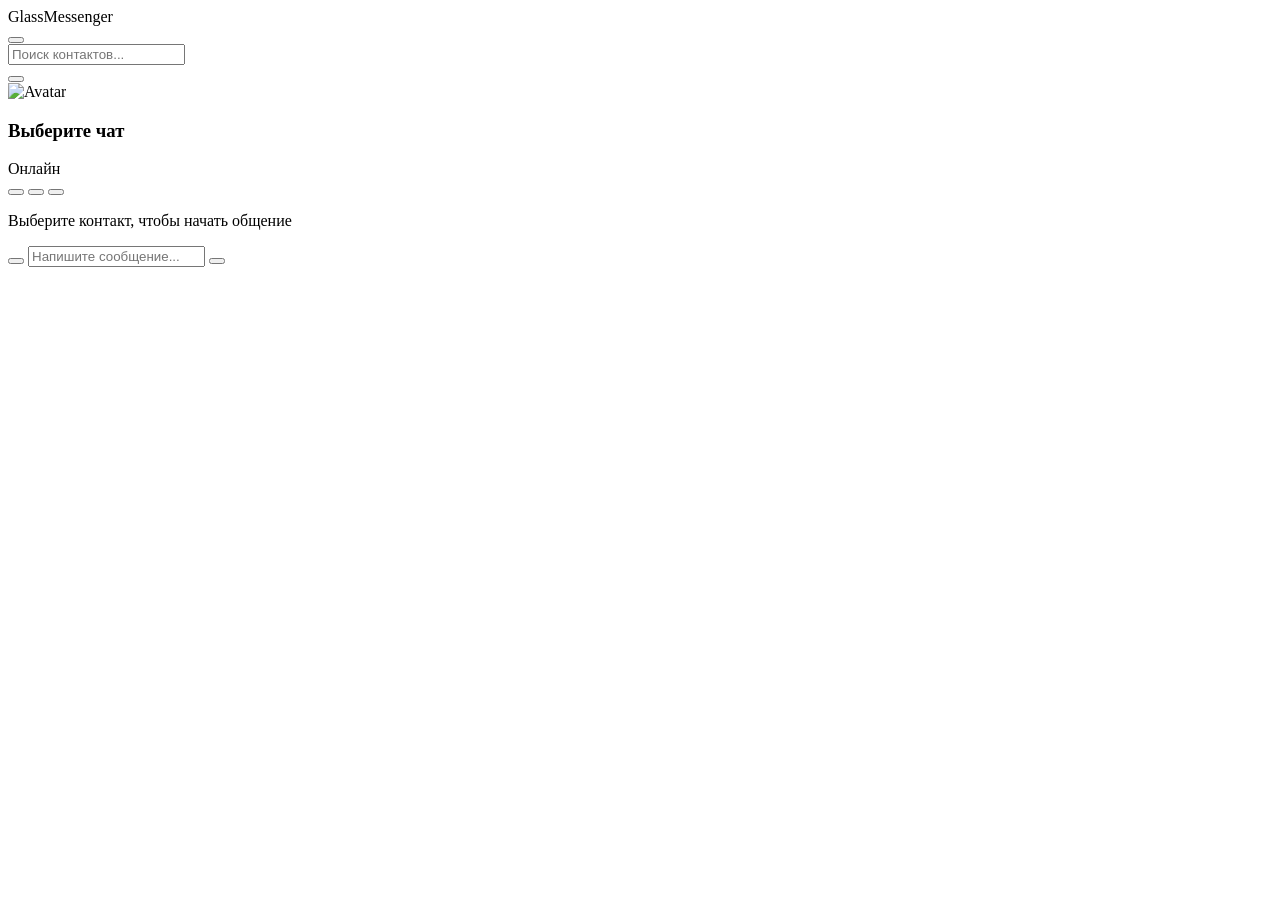
==== index.html @ 5723ef36 "Rename Qwen_html_20260401_jcp2ykbxg.html to index.html" ====
<!DOCTYPE html>
<html lang="ru">
<head>
    <meta charset="UTF-8">
    <meta name="viewport" content="width=device-width, initial-scale=1.0">
    <title>GlassMessenger</title>
    <!-- Шрифт Inter -->
    <link href="https://fonts.googleapis.com/css2?family=Inter:wght@300;400;500;600&display=swap" rel="stylesheet">
    <!-- Иконки RemixIcon -->
    <link href="https://cdn.jsdelivr.net/npm/remixicon@2.5.0/fonts/remixicon.css" rel="stylesheet">
    <link rel="stylesheet" href="style.css">
</head>
<body>

    <div class="app-container">
        <!-- Боковая панель (Контакты) -->
        <aside class="sidebar" id="sidebar">
            <div class="sidebar-header">
                <div class="logo">
                    <i class="ri-message-3-line"></i>
                    <span>GlassMessenger</span>
                </div>
                <button class="mobile-toggle" id="closeSidebar">
                    <i class="ri-close-line"></i>
                </button>
            </div>
            
            <div class="search-box">
                <i class="ri-search-line"></i>
                <input type="text" placeholder="Поиск контактов...">
            </div>

            <div class="contacts-list" id="contactsList">
                <!-- Контакты будут добавлены через JS -->
            </div>
        </aside>

        <!-- Основное окно чата -->
        <main class="chat-area">
            <header class="chat-header">
                <button class="mobile-toggle" id="openSidebar">
                    <i class="ri-menu-line"></i>
                </button>
                <div class="current-chat-info">
                    <img src="https://i.pravatar.cc/150?img=32" alt="Avatar" class="avatar" id="currentAvatar">
                    <div class="chat-details">
                        <h3 id="currentChatName">Выберите чат</h3>
                        <span class="status" id="currentStatus">Онлайн</span>
                    </div>
                </div>
                <div class="header-actions">
                    <button class="icon-btn"><i class="ri-phone-line"></i></button>
                    <button class="icon-btn"><i class="ri-vidicon-line"></i></button>
                    <button class="icon-btn"><i class="ri-more-2-fill"></i></button>
                </div>
            </header>

            <div class="messages-container" id="messagesContainer">
                <div class="welcome-message">
                    <i class="ri-chat-smile-2-line"></i>
                    <p>Выберите контакт, чтобы начать общение</p>
                </div>
            </div>

            <div class="input-area">
                <button class="icon-btn attachment-btn"><i class="ri-add-circle-line"></i></button>
                <input type="text" id="messageInput" placeholder="Напишите сообщение..." autocomplete="off">
                <button class="icon-btn send-btn" id="sendBtn"><i class="ri-send-plane-fill"></i></button>
            </div>
        </main>
    </div>

    <script src="script.js"></script>
</body>
</html>
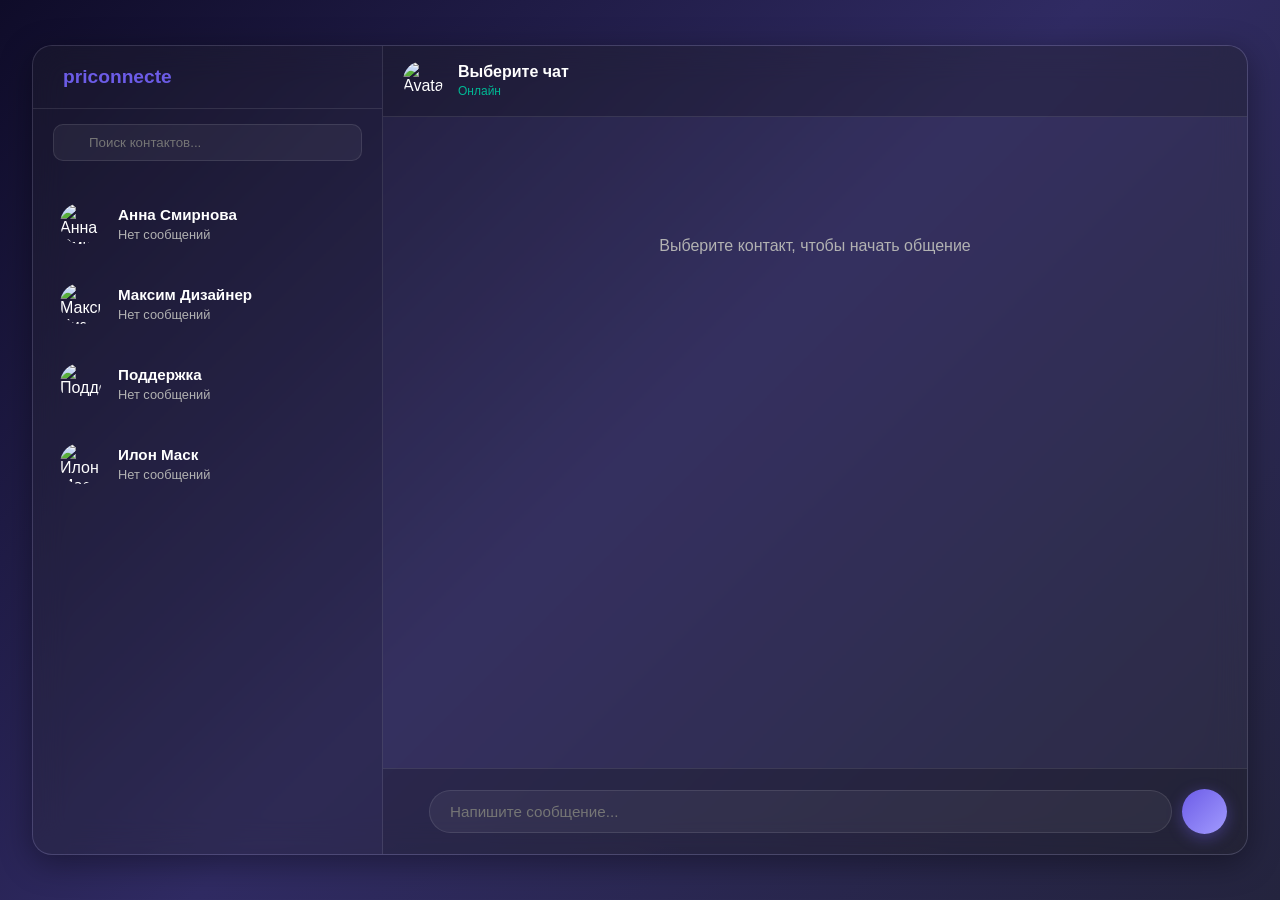
==== commit 879a27e3: "Update index.html" ====
--- a/index.html
+++ b/index.html
@@ -3,7 +3,7 @@
 <head>
     <meta charset="UTF-8">
     <meta name="viewport" content="width=device-width, initial-scale=1.0">
-    <title>GlassMessenger</title>
+    <title>priconnecte</title>
     <!-- Шрифт Inter -->
     <link href="https://fonts.googleapis.com/css2?family=Inter:wght@300;400;500;600&display=swap" rel="stylesheet">
     <!-- Иконки RemixIcon -->
@@ -18,7 +18,7 @@
             <div class="sidebar-header">
                 <div class="logo">
                     <i class="ri-message-3-line"></i>
-                    <span>GlassMessenger</span>
+                    <span>priconnecte</span>
                 </div>
                 <button class="mobile-toggle" id="closeSidebar">
                     <i class="ri-close-line"></i>
--- a/style.css
+++ b/style.css
@@ -0,0 +1,385 @@
+:root {
+    --bg-gradient: linear-gradient(135deg, #0f0c29, #302b63, #24243e);
+    --glass-bg: rgba(255, 255, 255, 0.05);
+    --glass-border: rgba(255, 255, 255, 0.1);
+    --glass-shadow: 0 8px 32px 0 rgba(0, 0, 0, 0.37);
+    --primary-color: #6c5ce7;
+    --primary-gradient: linear-gradient(135deg, #6c5ce7, #a29bfe);
+    --text-main: #ffffff;
+    --text-secondary: #b2b2b2;
+    --message-out: #6c5ce7;
+    --message-in: rgba(255, 255, 255, 0.1);
+    --sidebar-width: 350px;
+}
+
+* {
+    margin: 0;
+    padding: 0;
+    box-sizing: border-box;
+    font-family: 'Inter', sans-serif;
+}
+
+body {
+    background: var(--bg-gradient);
+    height: 100vh;
+    display: flex;
+    justify-content: center;
+    align-items: center;
+    color: var(--text-main);
+    overflow: hidden;
+}
+
+/* Контейнер приложения */
+.app-container {
+    width: 95%;
+    height: 90vh;
+    background: var(--glass-bg);
+    backdrop-filter: blur(16px);
+    -webkit-backdrop-filter: blur(16px);
+    border: 1px solid var(--glass-border);
+    border-radius: 20px;
+    box-shadow: var(--glass-shadow);
+    display: flex;
+    overflow: hidden;
+    position: relative;
+}
+
+/* Сайдбар */
+.sidebar {
+    width: var(--sidebar-width);
+    border-right: 1px solid var(--glass-border);
+    display: flex;
+    flex-direction: column;
+    background: rgba(0, 0, 0, 0.2);
+    transition: transform 0.3s ease;
+    z-index: 10;
+}
+
+.sidebar-header {
+    padding: 20px;
+    display: flex;
+    justify-content: space-between;
+    align-items: center;
+    border-bottom: 1px solid var(--glass-border);
+}
+
+.logo {
+    display: flex;
+    align-items: center;
+    gap: 10px;
+    font-weight: 600;
+    font-size: 1.2rem;
+    color: var(--primary-color);
+}
+
+.search-box {
+    padding: 15px 20px;
+    position: relative;
+}
+
+.search-box input {
+    width: 100%;
+    background: rgba(255, 255, 255, 0.05);
+    border: 1px solid var(--glass-border);
+    padding: 10px 10px 10px 35px;
+    border-radius: 10px;
+    color: var(--text-main);
+    outline: none;
+    transition: 0.3s;
+}
+
+.search-box input:focus {
+    background: rgba(255, 255, 255, 0.1);
+    border-color: var(--primary-color);
+}
+
+.search-box i {
+    position: absolute;
+    left: 35px;
+    top: 50%;
+    transform: translateY(-50%);
+    color: var(--text-secondary);
+}
+
+.contacts-list {
+    flex: 1;
+    overflow-y: auto;
+    padding: 10px;
+}
+
+.contact-item {
+    display: flex;
+    align-items: center;
+    padding: 15px;
+    border-radius: 12px;
+    cursor: pointer;
+    transition: 0.2s;
+    margin-bottom: 5px;
+}
+
+.contact-item:hover, .contact-item.active {
+    background: rgba(255, 255, 255, 0.08);
+}
+
+.contact-item img {
+    width: 45px;
+    height: 45px;
+    border-radius: 50%;
+    object-fit: cover;
+    margin-right: 15px;
+    border: 2px solid transparent;
+}
+
+.contact-item.active img {
+    border-color: var(--primary-color);
+}
+
+.contact-info h4 {
+    font-size: 0.95rem;
+    margin-bottom: 4px;
+}
+
+.contact-info p {
+    font-size: 0.8rem;
+    color: var(--text-secondary);
+    white-space: nowrap;
+    overflow: hidden;
+    text-overflow: ellipsis;
+    max-width: 200px;
+}
+
+/* Область чата */
+.chat-area {
+    flex: 1;
+    display: flex;
+    flex-direction: column;
+    background: rgba(0, 0, 0, 0.1);
+    position: relative;
+}
+
+.chat-header {
+    padding: 15px 20px;
+    border-bottom: 1px solid var(--glass-border);
+    display: flex;
+    align-items: center;
+    justify-content: space-between;
+    background: rgba(0, 0, 0, 0.2);
+}
+
+.current-chat-info {
+    display: flex;
+    align-items: center;
+    gap: 15px;
+}
+
+.current-chat-info .avatar {
+    width: 40px;
+    height: 40px;
+    border-radius: 50%;
+}
+
+.chat-details h3 {
+    font-size: 1rem;
+}
+
+.chat-details .status {
+    font-size: 0.75rem;
+    color: #00b894;
+}
+
+.header-actions {
+    display: flex;
+    gap: 10px;
+}
+
+.icon-btn {
+    background: none;
+    border: none;
+    color: var(--text-secondary);
+    font-size: 1.2rem;
+    cursor: pointer;
+    padding: 8px;
+    border-radius: 50%;
+    transition: 0.2s;
+    display: flex;
+    align-items: center;
+    justify-content: center;
+}
+
+.icon-btn:hover {
+    color: var(--text-main);
+    background: rgba(255, 255, 255, 0.1);
+}
+
+/* Сообщения */
+.messages-container {
+    flex: 1;
+    padding: 20px;
+    overflow-y: auto;
+    display: flex;
+    flex-direction: column;
+    gap: 15px;
+    scroll-behavior: smooth;
+}
+
+.welcome-message {
+    text-align: center;
+    margin-top: 100px;
+    color: var(--text-secondary);
+}
+
+.welcome-message i {
+    font-size: 3rem;
+    margin-bottom: 10px;
+    opacity: 0.5;
+}
+
+.message {
+    max-width: 70%;
+    padding: 12px 16px;
+    border-radius: 18px;
+    font-size: 0.95rem;
+    line-height: 1.4;
+    position: relative;
+    animation: fadeIn 0.3s ease;
+    word-wrap: break-word;
+}
+
+@keyframes fadeIn {
+    from { opacity: 0; transform: translateY(10px); }
+    to { opacity: 1; transform: translateY(0); }
+}
+
+.message.incoming {
+    align-self: flex-start;
+    background: var(--message-in);
+    border-bottom-left-radius: 4px;
+}
+
+.message.outgoing {
+    align-self: flex-end;
+    background: var(--primary-gradient);
+    border-bottom-right-radius: 4px;
+    color: white;
+}
+
+.message-time {
+    display: block;
+    font-size: 0.7rem;
+    margin-top: 5px;
+    opacity: 0.7;
+    text-align: right;
+}
+
+/* Индикатор набора */
+.typing-indicator {
+    display: none;
+    align-self: flex-start;
+    background: var(--message-in);
+    padding: 10px 15px;
+    border-radius: 18px;
+    border-bottom-left-radius: 4px;
+    margin-bottom: 10px;
+}
+
+.typing-indicator span {
+    display: inline-block;
+    width: 6px;
+    height: 6px;
+    background-color: var(--text-secondary);
+    border-radius: 50%;
+    margin: 0 2px;
+    animation: bounce 1.4s infinite ease-in-out both;
+}
+
+.typing-indicator span:nth-child(1) { animation-delay: -0.32s; }
+.typing-indicator span:nth-child(2) { animation-delay: -0.16s; }
+
+@keyframes bounce {
+    0%, 80%, 100% { transform: scale(0); }
+    40% { transform: scale(1); }
+}
+
+/* Поле ввода */
+.input-area {
+    padding: 20px;
+    border-top: 1px solid var(--glass-border);
+    display: flex;
+    align-items: center;
+    gap: 10px;
+    background: rgba(0, 0, 0, 0.2);
+}
+
+.input-area input {
+    flex: 1;
+    background: rgba(255, 255, 255, 0.05);
+    border: 1px solid var(--glass-border);
+    padding: 12px 20px;
+    border-radius: 25px;
+    color: var(--text-main);
+    outline: none;
+    font-size: 0.95rem;
+}
+
+.input-area input:focus {
+    border-color: var(--primary-color);
+}
+
+.send-btn {
+    background: var(--primary-gradient);
+    color: white;
+    width: 45px;
+    height: 45px;
+    border-radius: 50%;
+    display: flex;
+    align-items: center;
+    justify-content: center;
+    border: none;
+    cursor: pointer;
+    transition: 0.2s;
+    box-shadow: 0 4px 15px rgba(108, 92, 231, 0.4);
+}
+
+.send-btn:hover {
+    transform: scale(1.05);
+}
+
+/* Мобильная адаптивность */
+.mobile-toggle {
+    display: none;
+    background: none;
+    border: none;
+    color: var(--text-main);
+    font-size: 1.5rem;
+    cursor: pointer;
+}
+
+@media (max-width: 768px) {
+    .app-container {
+        width: 100%;
+        height: 100%;
+        border-radius: 0;
+    }
+
+    .mobile-toggle {
+        display: block;
+    }
+
+    .sidebar {
+        position: absolute;
+        height: 100%;
+        transform: translateX(-100%);
+    }
+
+    .sidebar.active {
+        transform: translateX(0);
+    }
+    
+    #openSidebar {
+        display: block;
+    }
+    
+    #closeSidebar {
+        display: block;
+    }
+}
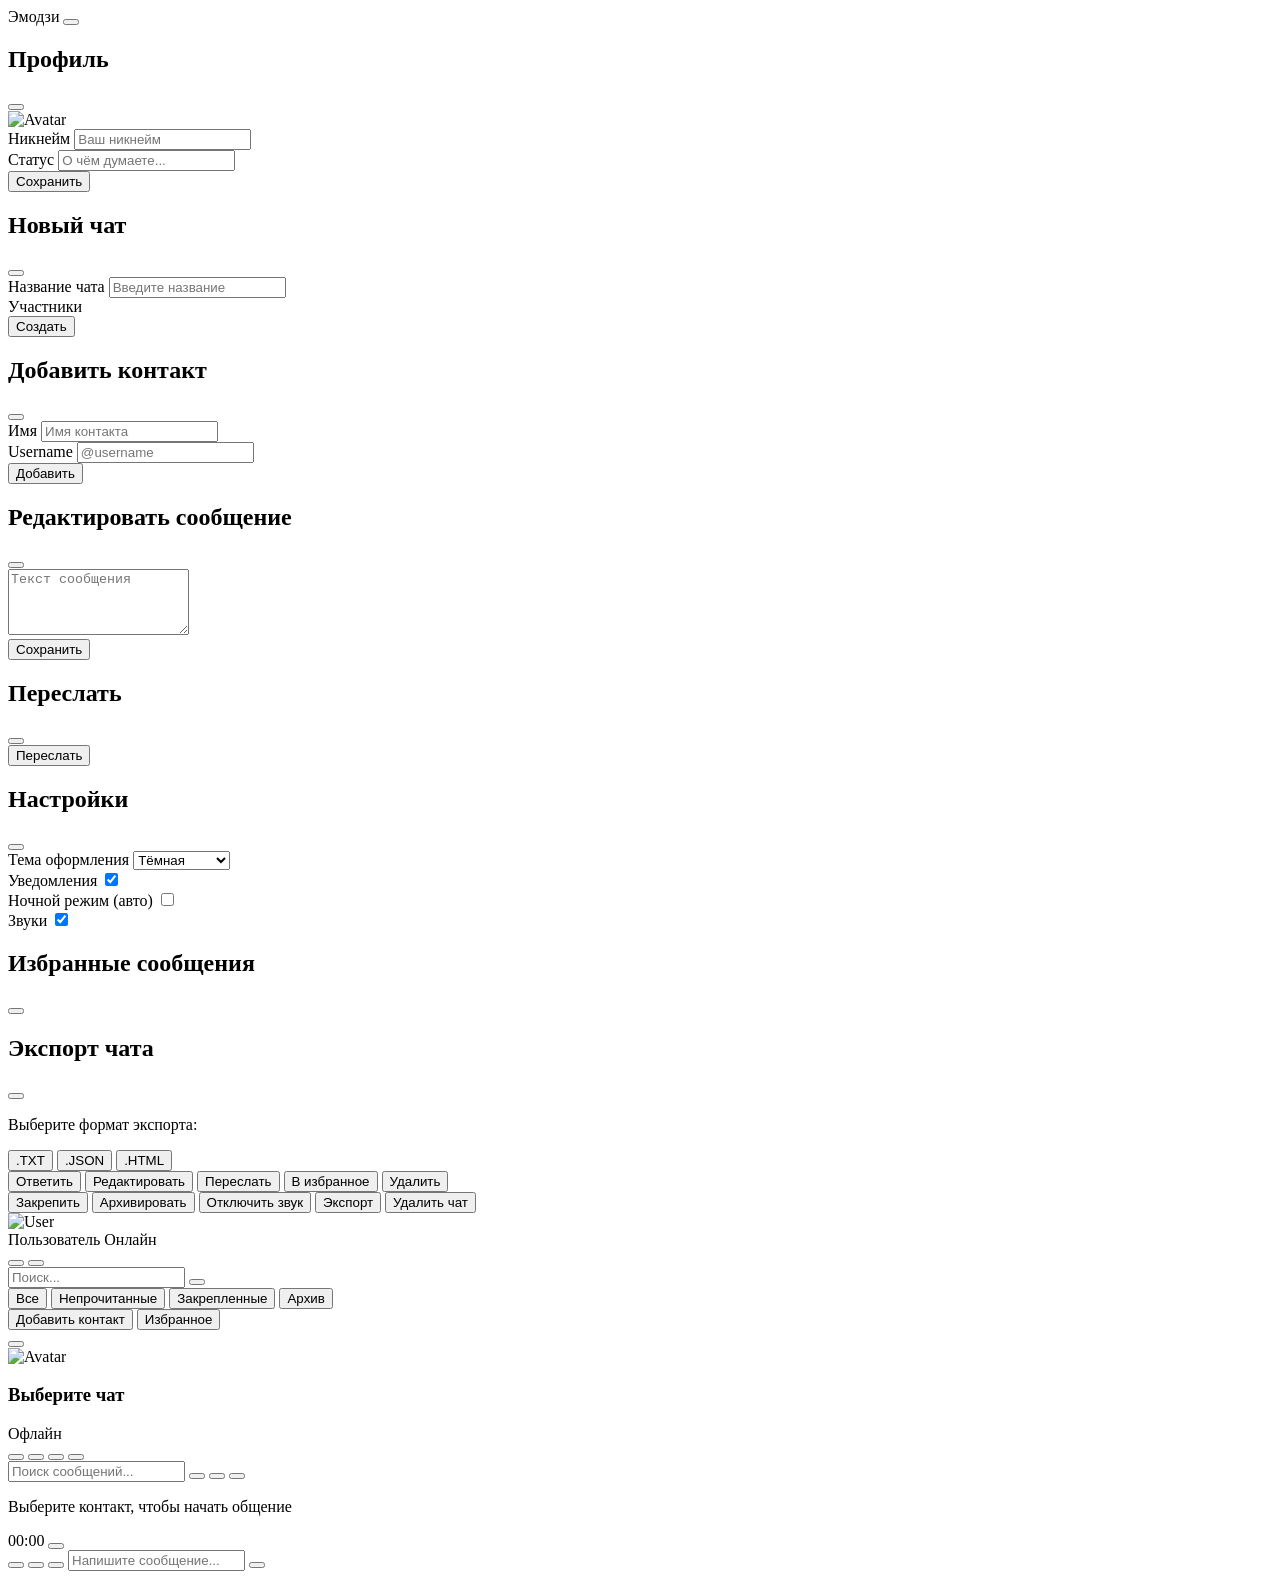
==== commit cf9e885f: "Rename Qwen_html_20260401_mktvoatvo.html to index.html" ====
--- a/index.html
+++ b/index.html
@@ -1,59 +1,282 @@
 <!DOCTYPE html>
-<html lang="ru">
+<html lang="ru" data-theme="dark">
 <head>
     <meta charset="UTF-8">
     <meta name="viewport" content="width=device-width, initial-scale=1.0">
-    <title>priconnecte</title>
-    <!-- Шрифт Inter -->
-    <link href="https://fonts.googleapis.com/css2?family=Inter:wght@300;400;500;600&display=swap" rel="stylesheet">
-    <!-- Иконки RemixIcon -->
+    <title>GlassMessenger PRO</title>
+    <link rel="icon" type="image/x-icon" href="favicon.ico">
+    <link href="https://fonts.googleapis.com/css2?family=Inter:wght@300;400;500;600;700&display=swap" rel="stylesheet">
     <link href="https://cdn.jsdelivr.net/npm/remixicon@2.5.0/fonts/remixicon.css" rel="stylesheet">
     <link rel="stylesheet" href="style.css">
 </head>
 <body>
+    <!-- Уведомления -->
+    <div class="notifications-container" id="notificationsContainer"></div>
+
+    <!-- Эмодзи пикер -->
+    <div class="emoji-picker" id="emojiPicker">
+        <div class="emoji-header">
+            <span>Эмодзи</span>
+            <button class="close-emoji" id="closeEmoji"><i class="ri-close-line"></i></button>
+        </div>
+        <div class="emoji-grid" id="emojiGrid"></div>
+    </div>
+
+    <!-- Модальное окно профиля -->
+    <div class="modal" id="profileModal">
+        <div class="modal-content">
+            <div class="modal-header">
+                <h2>Профиль</h2>
+                <button class="modal-close" id="closeProfile"><i class="ri-close-line"></i></button>
+            </div>
+            <div class="modal-body">
+                <div class="profile-avatar-section">
+                    <img src="https://i.pravatar.cc/150?img=68" alt="Avatar" id="profileAvatarPreview">
+                    <label for="avatarUpload" class="avatar-upload-btn">
+                        <i class="ri-camera-line"></i>
+                    </label>
+                    <input type="file" id="avatarUpload" accept="image/*" hidden>
+                </div>
+                <div class="form-group">
+                    <label>Никнейм</label>
+                    <input type="text" id="profileNickname" placeholder="Ваш никнейм">
+                </div>
+                <div class="form-group">
+                    <label>Статус</label>
+                    <input type="text" id="profileStatus" placeholder="О чём думаете...">
+                </div>
+                <button class="btn-primary" id="saveProfile">Сохранить</button>
+            </div>
+        </div>
+    </div>
+
+    <!-- Модальное окно нового чата -->
+    <div class="modal" id="newChatModal">
+        <div class="modal-content">
+            <div class="modal-header">
+                <h2>Новый чат</h2>
+                <button class="modal-close" id="closeNewChat"><i class="ri-close-line"></i></button>
+            </div>
+            <div class="modal-body">
+                <div class="form-group">
+                    <label>Название чата</label>
+                    <input type="text" id="newChatName" placeholder="Введите название">
+                </div>
+                <div class="form-group">
+                    <label>Участники</label>
+                    <div class="contacts-select" id="contactsSelect"></div>
+                </div>
+                <button class="btn-primary" id="createChat">Создать</button>
+            </div>
+        </div>
+    </div>
+
+    <!-- Модальное окно добавления контакта -->
+    <div class="modal" id="addContactModal">
+        <div class="modal-content">
+            <div class="modal-header">
+                <h2>Добавить контакт</h2>
+                <button class="modal-close" id="closeAddContact"><i class="ri-close-line"></i></button>
+            </div>
+            <div class="modal-body">
+                <div class="form-group">
+                    <label>Имя</label>
+                    <input type="text" id="contactName" placeholder="Имя контакта">
+                </div>
+                <div class="form-group">
+                    <label>Username</label>
+                    <input type="text" id="contactUsername" placeholder="@username">
+                </div>
+                <button class="btn-primary" id="addContact">Добавить</button>
+            </div>
+        </div>
+    </div>
+
+    <!-- Модальное окно редактирования сообщения -->
+    <div class="modal" id="editMessageModal">
+        <div class="modal-content">
+            <div class="modal-header">
+                <h2>Редактировать сообщение</h2>
+                <button class="modal-close" id="closeEditMessage"><i class="ri-close-line"></i></button>
+            </div>
+            <div class="modal-body">
+                <div class="form-group">
+                    <textarea id="editMessageText" rows="4" placeholder="Текст сообщения"></textarea>
+                </div>
+                <button class="btn-primary" id="saveEditMessage">Сохранить</button>
+            </div>
+        </div>
+    </div>
+
+    <!-- Модальное окно пересылки -->
+    <div class="modal" id="forwardModal">
+        <div class="modal-content">
+            <div class="modal-header">
+                <h2>Переслать</h2>
+                <button class="modal-close" id="closeForward"><i class="ri-close-line"></i></button>
+            </div>
+            <div class="modal-body">
+                <div class="contacts-select" id="forwardContacts"></div>
+                <button class="btn-primary" id="confirmForward">Переслать</button>
+            </div>
+        </div>
+    </div>
+
+    <!-- Модальное окно настроек -->
+    <div class="modal" id="settingsModal">
+        <div class="modal-content">
+            <div class="modal-header">
+                <h2>Настройки</h2>
+                <button class="modal-close" id="closeSettings"><i class="ri-close-line"></i></button>
+            </div>
+            <div class="modal-body settings-body">
+                <div class="setting-item">
+                    <span>Тема оформления</span>
+                    <select id="themeSelect">
+                        <option value="dark">Тёмная</option>
+                        <option value="light">Светлая</option>
+                        <option value="purple">Фиолетовая</option>
+                    </select>
+                </div>
+                <div class="setting-item">
+                    <span>Уведомления</span>
+                    <label class="toggle">
+                        <input type="checkbox" id="notificationsToggle" checked>
+                        <span class="toggle-slider"></span>
+                    </label>
+                </div>
+                <div class="setting-item">
+                    <span>Ночной режим (авто)</span>
+                    <label class="toggle">
+                        <input type="checkbox" id="nightModeToggle">
+                        <span class="toggle-slider"></span>
+                    </label>
+                </div>
+                <div class="setting-item">
+                    <span>Звуки</span>
+                    <label class="toggle">
+                        <input type="checkbox" id="soundsToggle" checked>
+                        <span class="toggle-slider"></span>
+                    </label>
+                </div>
+            </div>
+        </div>
+    </div>
+
+    <!-- Модальное окно избранного -->
+    <div class="modal" id="starredModal">
+        <div class="modal-content modal-large">
+            <div class="modal-header">
+                <h2>Избранные сообщения</h2>
+                <button class="modal-close" id="closeStarred"><i class="ri-close-line"></i></button>
+            </div>
+            <div class="modal-body">
+                <div class="starred-list" id="starredList"></div>
+            </div>
+        </div>
+    </div>
+
+    <!-- Модальное окно экспорта -->
+    <div class="modal" id="exportModal">
+        <div class="modal-content">
+            <div class="modal-header">
+                <h2>Экспорт чата</h2>
+                <button class="modal-close" id="closeExport"><i class="ri-close-line"></i></button>
+            </div>
+            <div class="modal-body">
+                <p>Выберите формат экспорта:</p>
+                <div class="export-options">
+                    <button class="btn-option" data-format="txt">.TXT</button>
+                    <button class="btn-option" data-format="json">.JSON</button>
+                    <button class="btn-option" data-format="html">.HTML</button>
+                </div>
+            </div>
+        </div>
+    </div>
+
+    <!-- Контекстное меню сообщения -->
+    <div class="context-menu" id="messageContextMenu">
+        <button class="context-item" data-action="reply"><i class="ri-reply-line"></i> Ответить</button>
+        <button class="context-item" data-action="edit"><i class="ri-edit-line"></i> Редактировать</button>
+        <button class="context-item" data-action="forward"><i class="ri-forward-line"></i> Переслать</button>
+        <button class="context-item" data-action="star"><i class="ri-star-line"></i> В избранное</button>
+        <button class="context-item" data-action="delete"><i class="ri-delete-bin-line"></i> Удалить</button>
+    </div>
+
+    <!-- Контекстное меню чата -->
+    <div class="context-menu" id="chatContextMenu">
+        <button class="context-item" data-action="pin"><i class="ri-pushpin-line"></i> Закрепить</button>
+        <button class="context-item" data-action="archive"><i class="ri-archive-line"></i> Архивировать</button>
+        <button class="context-item" data-action="mute"><i class="ri-volume-mute-line"></i> Отключить звук</button>
+        <button class="context-item" data-action="export"><i class="ri-download-line"></i> Экспорт</button>
+        <button class="context-item" data-action="delete"><i class="ri-delete-bin-line"></i> Удалить чат</button>
+    </div>
 
     <div class="app-container">
-        <!-- Боковая панель (Контакты) -->
+        <!-- Боковая панель -->
         <aside class="sidebar" id="sidebar">
             <div class="sidebar-header">
-                <div class="logo">
-                    <i class="ri-message-3-line"></i>
-                    <span>priconnecte</span>
-                </div>
-                <button class="mobile-toggle" id="closeSidebar">
-                    <i class="ri-close-line"></i>
-                </button>
-            </div>
-            
+                <div class="user-profile" id="userProfileBtn">
+                    <img src="https://i.pravatar.cc/150?img=68" alt="User" class="user-avatar" id="userAvatar">
+                    <div class="user-info">
+                        <span class="user-name" id="userName">Пользователь</span>
+                        <span class="user-status" id="userStatusText">Онлайн</span>
+                    </div>
+                </div>
+                <div class="header-actions-small">
+                    <button class="icon-btn" id="settingsBtn" title="Настройки"><i class="ri-settings-4-line"></i></button>
+                    <button class="icon-btn" id="newChatBtn" title="Новый чат"><i class="ri-add-line"></i></button>
+                </div>
+            </div>
+
             <div class="search-box">
                 <i class="ri-search-line"></i>
-                <input type="text" placeholder="Поиск контактов...">
-            </div>
-
-            <div class="contacts-list" id="contactsList">
-                <!-- Контакты будут добавлены через JS -->
+                <input type="text" id="searchInput" placeholder="Поиск...">
+                <button class="search-filter" id="searchFilter"><i class="ri-filter-line"></i></button>
+            </div>
+
+            <div class="tabs">
+                <button class="tab active" data-tab="all">Все</button>
+                <button class="tab" data-tab="unread">Непрочитанные</button>
+                <button class="tab" data-tab="pinned">Закрепленные</button>
+                <button class="tab" data-tab="archived">Архив</button>
+            </div>
+
+            <div class="contacts-list" id="contactsList"></div>
+
+            <div class="sidebar-footer">
+                <button class="footer-btn" id="addContactBtn"><i class="ri-user-add-line"></i> Добавить контакт</button>
+                <button class="footer-btn" id="starredBtn"><i class="ri-star-line"></i> Избранное</button>
             </div>
         </aside>
 
-        <!-- Основное окно чата -->
+        <!-- Область чата -->
         <main class="chat-area">
             <header class="chat-header">
-                <button class="mobile-toggle" id="openSidebar">
-                    <i class="ri-menu-line"></i>
-                </button>
+                <button class="mobile-toggle" id="openSidebar"><i class="ri-menu-line"></i></button>
                 <div class="current-chat-info">
-                    <img src="https://i.pravatar.cc/150?img=32" alt="Avatar" class="avatar" id="currentAvatar">
+                    <img src="" alt="Avatar" class="avatar" id="currentAvatar">
                     <div class="chat-details">
                         <h3 id="currentChatName">Выберите чат</h3>
-                        <span class="status" id="currentStatus">Онлайн</span>
+                        <span class="status" id="currentStatus">Офлайн</span>
                     </div>
                 </div>
                 <div class="header-actions">
-                    <button class="icon-btn"><i class="ri-phone-line"></i></button>
-                    <button class="icon-btn"><i class="ri-vidicon-line"></i></button>
-                    <button class="icon-btn"><i class="ri-more-2-fill"></i></button>
+                    <button class="icon-btn" id="searchInChat" title="Поиск в чате"><i class="ri-search-line"></i></button>
+                    <button class="icon-btn" id="callBtn" title="Звонок"><i class="ri-phone-line"></i></button>
+                    <button class="icon-btn" id="videoBtn" title="Видео"><i class="ri-vidicon-line"></i></button>
+                    <button class="icon-btn" id="chatMenuBtn" title="Меню"><i class="ri-more-2-fill"></i></button>
                 </div>
             </header>
+
+            <!-- Поиск в чате -->
+            <div class="chat-search-bar" id="chatSearchBar">
+                <input type="text" id="chatSearchInput" placeholder="Поиск сообщений...">
+                <span class="search-count" id="searchCount"></span>
+                <button class="search-nav" id="searchPrev"><i class="ri-arrow-up-s-line"></i></button>
+                <button class="search-nav" id="searchNext"><i class="ri-arrow-down-s-line"></i></button>
+                <button class="search-close" id="closeChatSearch"><i class="ri-close-line"></i></button>
+            </div>
 
             <div class="messages-container" id="messagesContainer">
                 <div class="welcome-message">
@@ -62,13 +285,27 @@
                 </div>
             </div>
 
+            <!-- Индикатор записи голоса -->
+            <div class="voice-recording" id="voiceRecording">
+                <div class="recording-wave">
+                    <span></span><span></span><span></span><span></span><span></span>
+                </div>
+                <span class="recording-time" id="recordingTime">00:00</span>
+                <button class="stop-recording" id="stopRecording"><i class="ri-stop-circle-line"></i></button>
+            </div>
+
             <div class="input-area">
-                <button class="icon-btn attachment-btn"><i class="ri-add-circle-line"></i></button>
+                <button class="icon-btn attachment-btn" id="attachBtn"><i class="ri-add-circle-line"></i></button>
+                <button class="icon-btn emoji-btn" id="emojiBtn"><i class="ri-emotion-line"></i></button>
+                <button class="icon-btn voice-btn" id="voiceBtn"><i class="ri-mic-line"></i></button>
                 <input type="text" id="messageInput" placeholder="Напишите сообщение..." autocomplete="off">
                 <button class="icon-btn send-btn" id="sendBtn"><i class="ri-send-plane-fill"></i></button>
             </div>
         </main>
     </div>
+
+    <!-- Аудио для записи -->
+    <audio id="audioPlayback" controls style="display:none;"></audio>
 
     <script src="script.js"></script>
 </body>
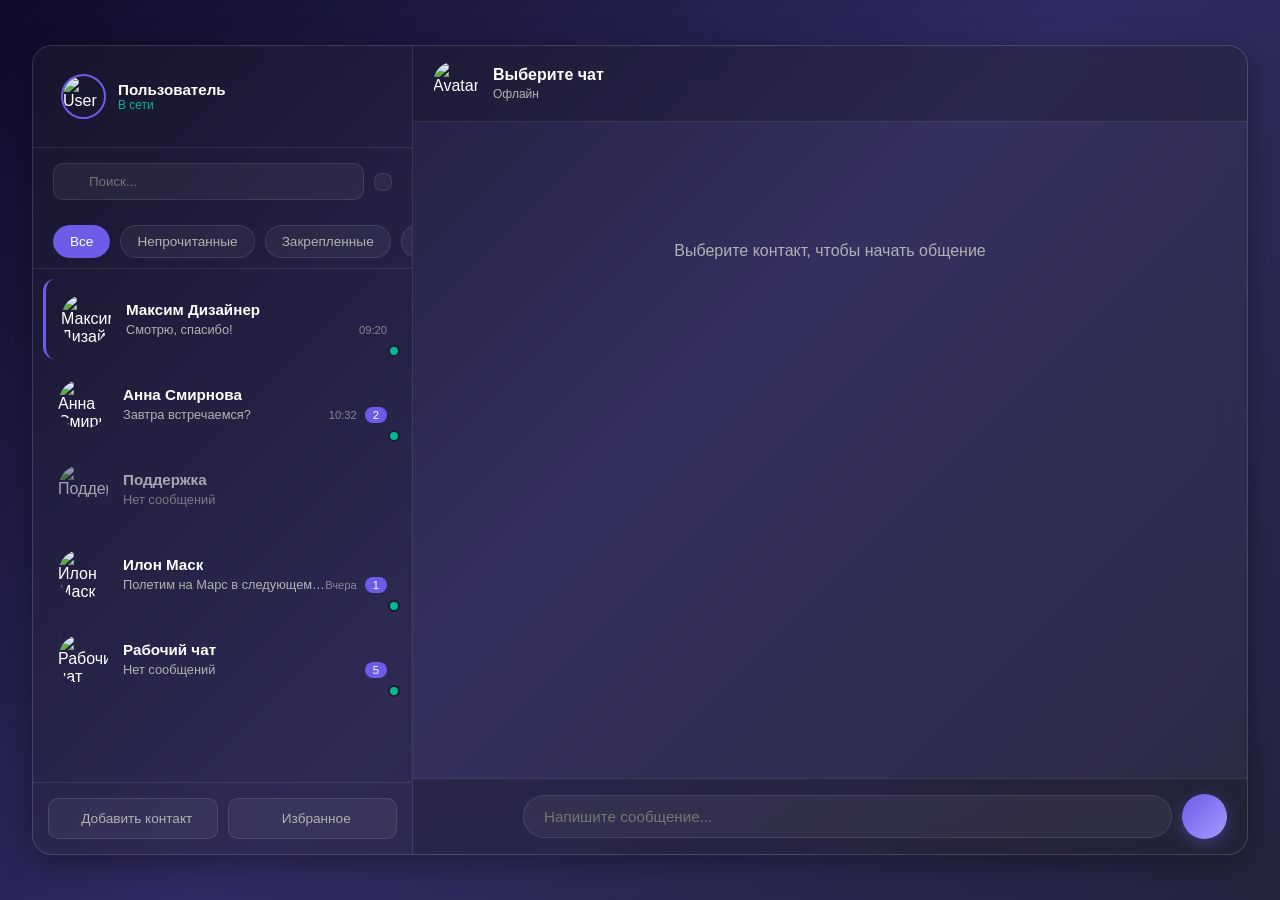
==== commit b954a600: "Update index.html" ====
--- a/index.html
+++ b/index.html
@@ -3,7 +3,7 @@
 <head>
     <meta charset="UTF-8">
     <meta name="viewport" content="width=device-width, initial-scale=1.0">
-    <title>GlassMessenger PRO</title>
+    <title>priconnecte</title>
     <link rel="icon" type="image/x-icon" href="favicon.ico">
     <link href="https://fonts.googleapis.com/css2?family=Inter:wght@300;400;500;600;700&display=swap" rel="stylesheet">
     <link href="https://cdn.jsdelivr.net/npm/remixicon@2.5.0/fonts/remixicon.css" rel="stylesheet">
--- a/style.css
+++ b/style.css
@@ -0,0 +1,1206 @@
+:root {
+    /* Тёмная тема (по умолчанию) */
+    --bg-primary: #0f0c29;
+    --bg-secondary: #1a1a2e;
+    --bg-gradient: linear-gradient(135deg, #0f0c29, #302b63, #24243e);
+    --glass-bg: rgba(255, 255, 255, 0.05);
+    --glass-border: rgba(255, 255, 255, 0.1);
+    --text-primary: #ffffff;
+    --text-secondary: #b2b2b2;
+    --primary-color: #6c5ce7;
+    --primary-gradient: linear-gradient(135deg, #6c5ce7, #a29bfe);
+    --message-out: #6c5ce7;
+    --message-in: rgba(255, 255, 255, 0.1);
+    --hover-bg: rgba(255, 255, 255, 0.08);
+    --success: #00b894;
+    --warning: #fdcb6e;
+    --danger: #e74c3c;
+    --sidebar-width: 380px;
+}
+
+[data-theme="light"] {
+    --bg-primary: #f5f6fa;
+    --bg-secondary: #ffffff;
+    --bg-gradient: linear-gradient(135deg, #667eea, #764ba2);
+    --glass-bg: rgba(255, 255, 255, 0.95);
+    --glass-border: rgba(0, 0, 0, 0.1);
+    --text-primary: #2d3436;
+    --text-secondary: #636e72;
+    --message-in: rgba(0, 0, 0, 0.05);
+    --hover-bg: rgba(0, 0, 0, 0.05);
+}
+
+[data-theme="purple"] {
+    --bg-primary: #1a0a2e;
+    --bg-secondary: #2d1b4e;
+    --bg-gradient: linear-gradient(135deg, #1a0a2e, #4a1942, #2d1b4e);
+    --glass-bg: rgba(150, 100, 200, 0.1);
+    --glass-border: rgba(200, 150, 255, 0.2);
+    --primary-color: #a855f7;
+    --primary-gradient: linear-gradient(135deg, #a855f7, #c084fc);
+    --message-out: #a855f7;
+}
+
+* {
+    margin: 0;
+    padding: 0;
+    box-sizing: border-box;
+    font-family: 'Inter', sans-serif;
+}
+
+body {
+    background: var(--bg-gradient);
+    min-height: 100vh;
+    display: flex;
+    justify-content: center;
+    align-items: center;
+    color: var(--text-primary);
+    overflow: hidden;
+}
+
+/* Уведомления */
+.notifications-container {
+    position: fixed;
+    top: 20px;
+    right: 20px;
+    z-index: 10000;
+}
+
+.notification {
+    background: var(--glass-bg);
+    backdrop-filter: blur(16px);
+    border: 1px solid var(--glass-border);
+    padding: 15px 20px;
+    border-radius: 12px;
+    margin-bottom: 10px;
+    display: flex;
+    align-items: center;
+    gap: 12px;
+    animation: slideIn 0.3s ease;
+    min-width: 300px;
+    box-shadow: 0 8px 32px rgba(0, 0, 0, 0.3);
+}
+
+@keyframes slideIn {
+    from { transform: translateX(100%); opacity: 0; }
+    to { transform: translateX(0); opacity: 1; }
+}
+
+/* Эмодзи пикер */
+.emoji-picker {
+    position: absolute;
+    bottom: 80px;
+    left: 20px;
+    background: var(--bg-secondary);
+    border: 1px solid var(--glass-border);
+    border-radius: 16px;
+    padding: 15px;
+    display: none;
+    z-index: 1000;
+    box-shadow: 0 8px 32px rgba(0, 0, 0, 0.3);
+}
+
+.emoji-picker.active {
+    display: block;
+}
+
+.emoji-header {
+    display: flex;
+    justify-content: space-between;
+    align-items: center;
+    margin-bottom: 10px;
+    padding-bottom: 10px;
+    border-bottom: 1px solid var(--glass-border);
+}
+
+.emoji-grid {
+    display: grid;
+    grid-template-columns: repeat(8, 1fr);
+    gap: 5px;
+    max-height: 250px;
+    overflow-y: auto;
+}
+
+.emoji-item {
+    font-size: 1.5rem;
+    cursor: pointer;
+    padding: 5px;
+    border-radius: 8px;
+    transition: 0.2s;
+}
+
+.emoji-item:hover {
+    background: var(--hover-bg);
+}
+
+/* Модальные окна */
+.modal {
+    position: fixed;
+    top: 0;
+    left: 0;
+    width: 100%;
+    height: 100%;
+    background: rgba(0, 0, 0, 0.7);
+    display: none;
+    justify-content: center;
+    align-items: center;
+    z-index: 2000;
+    backdrop-filter: blur(5px);
+}
+
+.modal.active {
+    display: flex;
+}
+
+.modal-content {
+    background: var(--bg-secondary);
+    border: 1px solid var(--glass-border);
+    border-radius: 20px;
+    width: 90%;
+    max-width: 450px;
+    max-height: 80vh;
+    overflow-y: auto;
+    animation: modalIn 0.3s ease;
+}
+
+.modal-large {
+    max-width: 600px;
+}
+
+@keyframes modalIn {
+    from { transform: scale(0.9); opacity: 0; }
+    to { transform: scale(1); opacity: 1; }
+}
+
+.modal-header {
+    padding: 20px;
+    border-bottom: 1px solid var(--glass-border);
+    display: flex;
+    justify-content: space-between;
+    align-items: center;
+}
+
+.modal-header h2 {
+    font-size: 1.3rem;
+}
+
+.modal-close {
+    background: none;
+    border: none;
+    color: var(--text-secondary);
+    font-size: 1.5rem;
+    cursor: pointer;
+    padding: 5px;
+}
+
+.modal-body {
+    padding: 20px;
+}
+
+/* Профиль */
+.profile-avatar-section {
+    text-align: center;
+    margin-bottom: 20px;
+    position: relative;
+}
+
+.profile-avatar-section img {
+    width: 120px;
+    height: 120px;
+    border-radius: 50%;
+    object-fit: cover;
+    border: 3px solid var(--primary-color);
+}
+
+.avatar-upload-btn {
+    position: absolute;
+    bottom: 5px;
+    right: 50%;
+    transform: translateX(80px);
+    background: var(--primary-gradient);
+    width: 35px;
+    height: 35px;
+    border-radius: 50%;
+    display: flex;
+    align-items: center;
+    justify-content: center;
+    cursor: pointer;
+    border: 2px solid var(--bg-secondary);
+}
+
+.form-group {
+    margin-bottom: 20px;
+}
+
+.form-group label {
+    display: block;
+    margin-bottom: 8px;
+    color: var(--text-secondary);
+    font-size: 0.9rem;
+}
+
+.form-group input,
+.form-group textarea {
+    width: 100%;
+    padding: 12px 15px;
+    background: var(--glass-bg);
+    border: 1px solid var(--glass-border);
+    border-radius: 10px;
+    color: var(--text-primary);
+    font-size: 1rem;
+    outline: none;
+    transition: 0.3s;
+}
+
+.form-group input:focus,
+.form-group textarea:focus {
+    border-color: var(--primary-color);
+}
+
+.btn-primary {
+    width: 100%;
+    padding: 14px;
+    background: var(--primary-gradient);
+    border: none;
+    border-radius: 10px;
+    color: white;
+    font-size: 1rem;
+    font-weight: 600;
+    cursor: pointer;
+    transition: 0.3s;
+}
+
+.btn-primary:hover {
+    transform: translateY(-2px);
+    box-shadow: 0 5px 20px rgba(108, 92, 231, 0.4);
+}
+
+/* Контакты для выбора */
+.contacts-select {
+    max-height: 200px;
+    overflow-y: auto;
+    border: 1px solid var(--glass-border);
+    border-radius: 10px;
+    padding: 10px;
+}
+
+.contact-option {
+    display: flex;
+    align-items: center;
+    padding: 10px;
+    border-radius: 8px;
+    cursor: pointer;
+    transition: 0.2s;
+}
+
+.contact-option:hover,
+.contact-option.selected {
+    background: var(--hover-bg);
+}
+
+.contact-option img {
+    width: 40px;
+    height: 40px;
+    border-radius: 50%;
+    margin-right: 12px;
+}
+
+/* Настройки */
+.settings-body .setting-item {
+    display: flex;
+    justify-content: space-between;
+    align-items: center;
+    padding: 15px 0;
+    border-bottom: 1px solid var(--glass-border);
+}
+
+.setting-item select {
+    padding: 8px 15px;
+    background: var(--glass-bg);
+    border: 1px solid var(--glass-border);
+    border-radius: 8px;
+    color: var(--text-primary);
+    outline: none;
+}
+
+/* Toggle переключатель */
+.toggle {
+    position: relative;
+    width: 50px;
+    height: 26px;
+}
+
+.toggle input {
+    opacity: 0;
+    width: 0;
+    height: 0;
+}
+
+.toggle-slider {
+    position: absolute;
+    cursor: pointer;
+    top: 0;
+    left: 0;
+    right: 0;
+    bottom: 0;
+    background: var(--glass-bg);
+    border-radius: 26px;
+    transition: 0.3s;
+}
+
+.toggle-slider:before {
+    position: absolute;
+    content: "";
+    height: 20px;
+    width: 20px;
+    left: 3px;
+    bottom: 3px;
+    background: var(--text-primary);
+    border-radius: 50%;
+    transition: 0.3s;
+}
+
+.toggle input:checked + .toggle-slider {
+    background: var(--primary-color);
+}
+
+.toggle input:checked + .toggle-slider:before {
+    transform: translateX(24px);
+}
+
+/* Экспорт опции */
+.export-options {
+    display: flex;
+    gap: 10px;
+    margin-top: 20px;
+}
+
+.btn-option {
+    flex: 1;
+    padding: 15px;
+    background: var(--glass-bg);
+    border: 1px solid var(--glass-border);
+    border-radius: 10px;
+    color: var(--text-primary);
+    cursor: pointer;
+    transition: 0.3s;
+}
+
+.btn-option:hover {
+    background: var(--primary-color);
+    border-color: var(--primary-color);
+}
+
+/* Избранное */
+.starred-list {
+    max-height: 400px;
+    overflow-y: auto;
+}
+
+.starred-item {
+    background: var(--glass-bg);
+    padding: 15px;
+    border-radius: 10px;
+    margin-bottom: 10px;
+    border: 1px solid var(--glass-border);
+}
+
+.starred-item-header {
+    display: flex;
+    justify-content: space-between;
+    margin-bottom: 8px;
+    font-size: 0.85rem;
+    color: var(--text-secondary);
+}
+
+/* Контекстное меню */
+.context-menu {
+    position: fixed;
+    background: var(--bg-secondary);
+    border: 1px solid var(--glass-border);
+    border-radius: 12px;
+    padding: 8px;
+    display: none;
+    z-index: 3000;
+    box-shadow: 0 8px 32px rgba(0, 0, 0, 0.4);
+    min-width: 180px;
+}
+
+.context-menu.active {
+    display: block;
+}
+
+.context-item {
+    width: 100%;
+    display: flex;
+    align-items: center;
+    gap: 10px;
+    padding: 10px 12px;
+    background: none;
+    border: none;
+    color: var(--text-primary);
+    cursor: pointer;
+    border-radius: 8px;
+    transition: 0.2s;
+    font-size: 0.9rem;
+}
+
+.context-item:hover {
+    background: var(--hover-bg);
+}
+
+.context-item i {
+    color: var(--primary-color);
+}
+
+/* Приложение */
+.app-container {
+    width: 95%;
+    height: 90vh;
+    background: var(--glass-bg);
+    backdrop-filter: blur(16px);
+    -webkit-backdrop-filter: blur(16px);
+    border: 1px solid var(--glass-border);
+    border-radius: 20px;
+    box-shadow: 0 8px 32px rgba(0, 0, 0, 0.37);
+    display: flex;
+    overflow: hidden;
+    position: relative;
+}
+
+/* Сайдбар */
+.sidebar {
+    width: var(--sidebar-width);
+    border-right: 1px solid var(--glass-border);
+    display: flex;
+    flex-direction: column;
+    background: rgba(0, 0, 0, 0.2);
+    transition: transform 0.3s ease;
+    z-index: 10;
+}
+
+.sidebar-header {
+    padding: 20px;
+    display: flex;
+    justify-content: space-between;
+    align-items: center;
+    border-bottom: 1px solid var(--glass-border);
+}
+
+.user-profile {
+    display: flex;
+    align-items: center;
+    gap: 12px;
+    cursor: pointer;
+    padding: 8px;
+    border-radius: 10px;
+    transition: 0.2s;
+}
+
+.user-profile:hover {
+    background: var(--hover-bg);
+}
+
+.user-avatar {
+    width: 45px;
+    height: 45px;
+    border-radius: 50%;
+    object-fit: cover;
+    border: 2px solid var(--primary-color);
+}
+
+.user-info {
+    display: flex;
+    flex-direction: column;
+}
+
+.user-name {
+    font-weight: 600;
+    font-size: 0.95rem;
+}
+
+.user-status {
+    font-size: 0.75rem;
+    color: var(--success);
+}
+
+.header-actions-small {
+    display: flex;
+    gap: 5px;
+}
+
+/* Поиск */
+.search-box {
+    padding: 15px 20px;
+    position: relative;
+    display: flex;
+    align-items: center;
+    gap: 10px;
+}
+
+.search-box input {
+    flex: 1;
+    background: var(--glass-bg);
+    border: 1px solid var(--glass-border);
+    padding: 10px 10px 10px 35px;
+    border-radius: 10px;
+    color: var(--text-primary);
+    outline: none;
+    transition: 0.3s;
+}
+
+.search-box i {
+    position: absolute;
+    left: 35px;
+    color: var(--text-secondary);
+}
+
+.search-filter {
+    background: var(--glass-bg);
+    border: 1px solid var(--glass-border);
+    padding: 8px;
+    border-radius: 8px;
+    color: var(--text-secondary);
+    cursor: pointer;
+}
+
+/* Табы */
+.tabs {
+    display: flex;
+    padding: 10px 20px;
+    gap: 10px;
+    border-bottom: 1px solid var(--glass-border);
+    overflow-x: auto;
+}
+
+.tab {
+    padding: 8px 16px;
+    background: var(--glass-bg);
+    border: 1px solid var(--glass-border);
+    border-radius: 20px;
+    color: var(--text-secondary);
+    cursor: pointer;
+    transition: 0.3s;
+    white-space: nowrap;
+    font-size: 0.85rem;
+}
+
+.tab.active,
+.tab:hover {
+    background: var(--primary-color);
+    color: white;
+    border-color: var(--primary-color);
+}
+
+/* Список контактов */
+.contacts-list {
+    flex: 1;
+    overflow-y: auto;
+    padding: 10px;
+}
+
+.contact-item {
+    display: flex;
+    align-items: center;
+    padding: 15px;
+    border-radius: 12px;
+    cursor: pointer;
+    transition: 0.2s;
+    margin-bottom: 5px;
+    position: relative;
+}
+
+.contact-item:hover,
+.contact-item.active {
+    background: var(--hover-bg);
+}
+
+.contact-item.pinned {
+    border-left: 3px solid var(--primary-color);
+}
+
+.contact-item.archived {
+    opacity: 0.6;
+}
+
+.contact-item img {
+    width: 50px;
+    height: 50px;
+    border-radius: 50%;
+    object-fit: cover;
+    margin-right: 15px;
+    position: relative;
+}
+
+.online-indicator {
+    position: absolute;
+    bottom: 2px;
+    right: 2px;
+    width: 12px;
+    height: 12px;
+    background: var(--success);
+    border-radius: 50%;
+    border: 2px solid var(--bg-secondary);
+}
+
+.contact-info {
+    flex: 1;
+    overflow: hidden;
+}
+
+.contact-info h4 {
+    font-size: 0.95rem;
+    margin-bottom: 4px;
+    display: flex;
+    justify-content: space-between;
+    align-items: center;
+}
+
+.contact-info p {
+    font-size: 0.8rem;
+    color: var(--text-secondary);
+    white-space: nowrap;
+    overflow: hidden;
+    text-overflow: ellipsis;
+}
+
+.contact-meta {
+    display: flex;
+    justify-content: space-between;
+    align-items: center;
+}
+
+.message-time {
+    font-size: 0.7rem;
+    color: var(--text-secondary);
+}
+
+.unread-badge {
+    background: var(--primary-color);
+    color: white;
+    font-size: 0.7rem;
+    padding: 2px 8px;
+    border-radius: 10px;
+    min-width: 20px;
+    text-align: center;
+}
+
+/* Футер сайдбара */
+.sidebar-footer {
+    padding: 15px;
+    border-top: 1px solid var(--glass-border);
+    display: flex;
+    gap: 10px;
+}
+
+.footer-btn {
+    flex: 1;
+    display: flex;
+    align-items: center;
+    justify-content: center;
+    gap: 8px;
+    padding: 12px;
+    background: var(--glass-bg);
+    border: 1px solid var(--glass-border);
+    border-radius: 10px;
+    color: var(--text-secondary);
+    cursor: pointer;
+    transition: 0.3s;
+    font-size: 0.85rem;
+}
+
+.footer-btn:hover {
+    background: var(--hover-bg);
+    color: var(--text-primary);
+}
+
+/* Область чата */
+.chat-area {
+    flex: 1;
+    display: flex;
+    flex-direction: column;
+    background: rgba(0, 0, 0, 0.1);
+    position: relative;
+}
+
+.chat-header {
+    padding: 15px 20px;
+    border-bottom: 1px solid var(--glass-border);
+    display: flex;
+    align-items: center;
+    justify-content: space-between;
+    background: rgba(0, 0, 0, 0.2);
+}
+
+.mobile-toggle {
+    display: none;
+    background: none;
+    border: none;
+    color: var(--text-primary);
+    font-size: 1.5rem;
+    cursor: pointer;
+}
+
+.current-chat-info {
+    display: flex;
+    align-items: center;
+    gap: 15px;
+}
+
+.current-chat-info .avatar {
+    width: 45px;
+    height: 45px;
+    border-radius: 50%;
+}
+
+.chat-details h3 {
+    font-size: 1rem;
+    display: flex;
+    align-items: center;
+    gap: 8px;
+}
+
+.chat-details .status {
+    font-size: 0.75rem;
+    color: var(--text-secondary);
+}
+
+.header-actions {
+    display: flex;
+    gap: 8px;
+}
+
+.icon-btn {
+    background: none;
+    border: none;
+    color: var(--text-secondary);
+    font-size: 1.2rem;
+    cursor: pointer;
+    padding: 10px;
+    border-radius: 50%;
+    transition: 0.2s;
+    display: flex;
+    align-items: center;
+    justify-content: center;
+}
+
+.icon-btn:hover {
+    color: var(--text-primary);
+    background: var(--hover-bg);
+}
+
+/* Поиск в чате */
+.chat-search-bar {
+    display: none;
+    padding: 10px 20px;
+    background: var(--bg-secondary);
+    border-bottom: 1px solid var(--glass-border);
+    gap: 10px;
+    align-items: center;
+}
+
+.chat-search-bar.active {
+    display: flex;
+}
+
+.chat-search-bar input {
+    flex: 1;
+    padding: 8px 15px;
+    background: var(--glass-bg);
+    border: 1px solid var(--glass-border);
+    border-radius: 20px;
+    color: var(--text-primary);
+    outline: none;
+}
+
+.search-count {
+    font-size: 0.85rem;
+    color: var(--text-secondary);
+}
+
+.search-nav,
+.search-close {
+    background: var(--glass-bg);
+    border: 1px solid var(--glass-border);
+    padding: 8px;
+    border-radius: 8px;
+    color: var(--text-secondary);
+    cursor: pointer;
+}
+
+/* Сообщения */
+.messages-container {
+    flex: 1;
+    padding: 20px;
+    overflow-y: auto;
+    display: flex;
+    flex-direction: column;
+    gap: 12px;
+    scroll-behavior: smooth;
+}
+
+.welcome-message {
+    text-align: center;
+    margin-top: 100px;
+    color: var(--text-secondary);
+}
+
+.welcome-message i {
+    font-size: 4rem;
+    margin-bottom: 15px;
+    opacity: 0.5;
+}
+
+.message {
+    max-width: 70%;
+    padding: 12px 16px;
+    border-radius: 18px;
+    font-size: 0.95rem;
+    line-height: 1.5;
+    position: relative;
+    animation: fadeIn 0.3s ease;
+    word-wrap: break-word;
+}
+
+@keyframes fadeIn {
+    from { opacity: 0; transform: translateY(10px); }
+    to { opacity: 1; transform: translateY(0); }
+}
+
+.message.incoming {
+    align-self: flex-start;
+    background: var(--message-in);
+    border-bottom-left-radius: 4px;
+}
+
+.message.outgoing {
+    align-self: flex-end;
+    background: var(--primary-gradient);
+    border-bottom-right-radius: 4px;
+    color: white;
+}
+
+.message.edited::after {
+    content: ' (изм.)';
+    font-size: 0.7rem;
+    opacity: 0.7;
+}
+
+.message-starred {
+    border: 2px solid var(--warning);
+}
+
+.message-header {
+    display: flex;
+    justify-content: space-between;
+    align-items: center;
+    margin-bottom: 5px;
+    font-size: 0.75rem;
+    opacity: 0.8;
+}
+
+.message-sender {
+    font-weight: 600;
+    color: var(--primary-color);
+}
+
+.message-time {
+    display: inline;
+    font-size: 0.7rem;
+    opacity: 0.7;
+}
+
+.message-actions {
+    position: absolute;
+    top: -35px;
+    right: 0;
+    background: var(--bg-secondary);
+    border: 1px solid var(--glass-border);
+    border-radius: 8px;
+    padding: 5px;
+    display: none;
+    gap: 5px;
+}
+
+.message:hover .message-actions {
+    display: flex;
+}
+
+.message-action-btn {
+    background: none;
+    border: none;
+    color: var(--text-secondary);
+    padding: 5px;
+    cursor: pointer;
+    border-radius: 5px;
+}
+
+.message-action-btn:hover {
+    background: var(--hover-bg);
+    color: var(--primary-color);
+}
+
+/* Аудио сообщение */
+.audio-message {
+    display: flex;
+    align-items: center;
+    gap: 10px;
+    min-width: 200px;
+}
+
+.audio-play-btn {
+    width: 35px;
+    height: 35px;
+    border-radius: 50%;
+    background: var(--primary-color);
+    border: none;
+    color: white;
+    cursor: pointer;
+    display: flex;
+    align-items: center;
+    justify-content: center;
+}
+
+.audio-waveform {
+    flex: 1;
+    height: 30px;
+    display: flex;
+    align-items: center;
+    gap: 2px;
+}
+
+.wave-bar {
+    width: 3px;
+    background: rgba(255, 255, 255, 0.5);
+    border-radius: 2px;
+}
+
+.audio-duration {
+    font-size: 0.75rem;
+    min-width: 40px;
+}
+
+/* Индикатор записи голоса */
+.voice-recording {
+    display: none;
+    position: absolute;
+    bottom: 80px;
+    left: 50%;
+    transform: translateX(-50%);
+    background: var(--bg-secondary);
+    border: 1px solid var(--danger);
+    border-radius: 30px;
+    padding: 15px 25px;
+    align-items: center;
+    gap: 15px;
+    box-shadow: 0 5px 20px rgba(231, 76, 60, 0.4);
+    z-index: 100;
+}
+
+.voice-recording.active {
+    display: flex;
+}
+
+.recording-wave {
+    display: flex;
+    gap: 3px;
+    align-items: center;
+    height: 30px;
+}
+
+.recording-wave span {
+    width: 4px;
+    height: 10px;
+    background: var(--danger);
+    border-radius: 2px;
+    animation: wave 0.5s ease-in-out infinite;
+}
+
+.recording-wave span:nth-child(2) { animation-delay: 0.1s; }
+.recording-wave span:nth-child(3) { animation-delay: 0.2s; }
+.recording-wave span:nth-child(4) { animation-delay: 0.3s; }
+.recording-wave span:nth-child(5) { animation-delay: 0.4s; }
+
+@keyframes wave {
+    0%, 100% { height: 10px; }
+    50% { height: 25px; }
+}
+
+.recording-time {
+    font-family: monospace;
+    font-size: 1rem;
+    color: var(--danger);
+}
+
+.stop-recording {
+    background: var(--danger);
+    border: none;
+    width: 35px;
+    height: 35px;
+    border-radius: 50%;
+    color: white;
+    cursor: pointer;
+    display: flex;
+    align-items: center;
+    justify-content: center;
+}
+
+/* Поле ввода */
+.input-area {
+    padding: 15px 20px;
+    border-top: 1px solid var(--glass-border);
+    display: flex;
+    align-items: center;
+    gap: 10px;
+    background: rgba(0, 0, 0, 0.2);
+}
+
+.input-area input {
+    flex: 1;
+    background: var(--glass-bg);
+    border: 1px solid var(--glass-border);
+    padding: 12px 20px;
+    border-radius: 25px;
+    color: var(--text-primary);
+    outline: none;
+    font-size: 0.95rem;
+}
+
+.input-area input:focus {
+    border-color: var(--primary-color);
+}
+
+.send-btn {
+    background: var(--primary-gradient);
+    color: white;
+    width: 45px;
+    height: 45px;
+    border-radius: 50%;
+    border: none;
+    cursor: pointer;
+    transition: 0.2s;
+    box-shadow: 0 4px 15px rgba(108, 92, 231, 0.4);
+}
+
+.send-btn:hover {
+    transform: scale(1.05);
+}
+
+/* Адаптивность */
+@media (max-width: 768px) {
+    .app-container {
+        width: 100%;
+        height: 100%;
+        border-radius: 0;
+    }
+
+    .mobile-toggle {
+        display: block;
+    }
+
+    .sidebar {
+        position: absolute;
+        height: 100%;
+        transform: translateX(-100%);
+    }
+
+    .sidebar.active {
+        transform: translateX(0);
+    }
+
+    .message {
+        max-width: 85%;
+    }
+
+    .user-info {
+        display: none;
+    }
+}
+
+/* Скроллбар */
+::-webkit-scrollbar {
+    width: 6px;
+}
+
+::-webkit-scrollbar-track {
+    background: transparent;
+}
+
+::-webkit-scrollbar-thumb {
+    background: var(--glass-border);
+    border-radius: 3px;
+}
+
+::-webkit-scrollbar-thumb:hover {
+    background: var(--primary-color);
+}
+
+/* Предпросмотр ссылки */
+.link-preview {
+    background: var(--glass-bg);
+    border: 1px solid var(--glass-border);
+    border-radius: 10px;
+    padding: 10px;
+    margin-top: 8px;
+    display: flex;
+    gap: 10px;
+}
+
+.link-preview img {
+    width: 80px;
+    height: 80px;
+    border-radius: 8px;
+    object-fit: cover;
+}
+
+.link-preview-info {
+    flex: 1;
+    overflow: hidden;
+}
+
+.link-preview-title {
+    font-weight: 600;
+    font-size: 0.9rem;
+    margin-bottom: 4px;
+    white-space: nowrap;
+    overflow: hidden;
+    text-overflow: ellipsis;
+}
+
+.link-preview-url {
+    font-size: 0.75rem;
+    color: var(--text-secondary);
+}
+
+/* Индикатор набора */
+.typing-indicator {
+    display: none;
+    align-self: flex-start;
+    background: var(--message-in);
+    padding: 10px 15px;
+    border-radius: 18px;
+    border-bottom-left-radius: 4px;
+    margin-bottom: 10px;
+}
+
+.typing-indicator.active {
+    display: block;
+}
+
+.typing-indicator span {
+    display: inline-block;
+    width: 6px;
+    height: 6px;
+    background: var(--text-secondary);
+    border-radius: 50%;
+    margin: 0 2px;
+    animation: bounce 1.4s infinite ease-in-out both;
+}
+
+.typing-indicator span:nth-child(1) { animation-delay: -0.32s; }
+.typing-indicator span:nth-child(2) { animation-delay: -0.16s; }
+
+@keyframes bounce {
+    0%, 80%, 100% { transform: scale(0); }
+    40% { transform: scale(1); }
+}
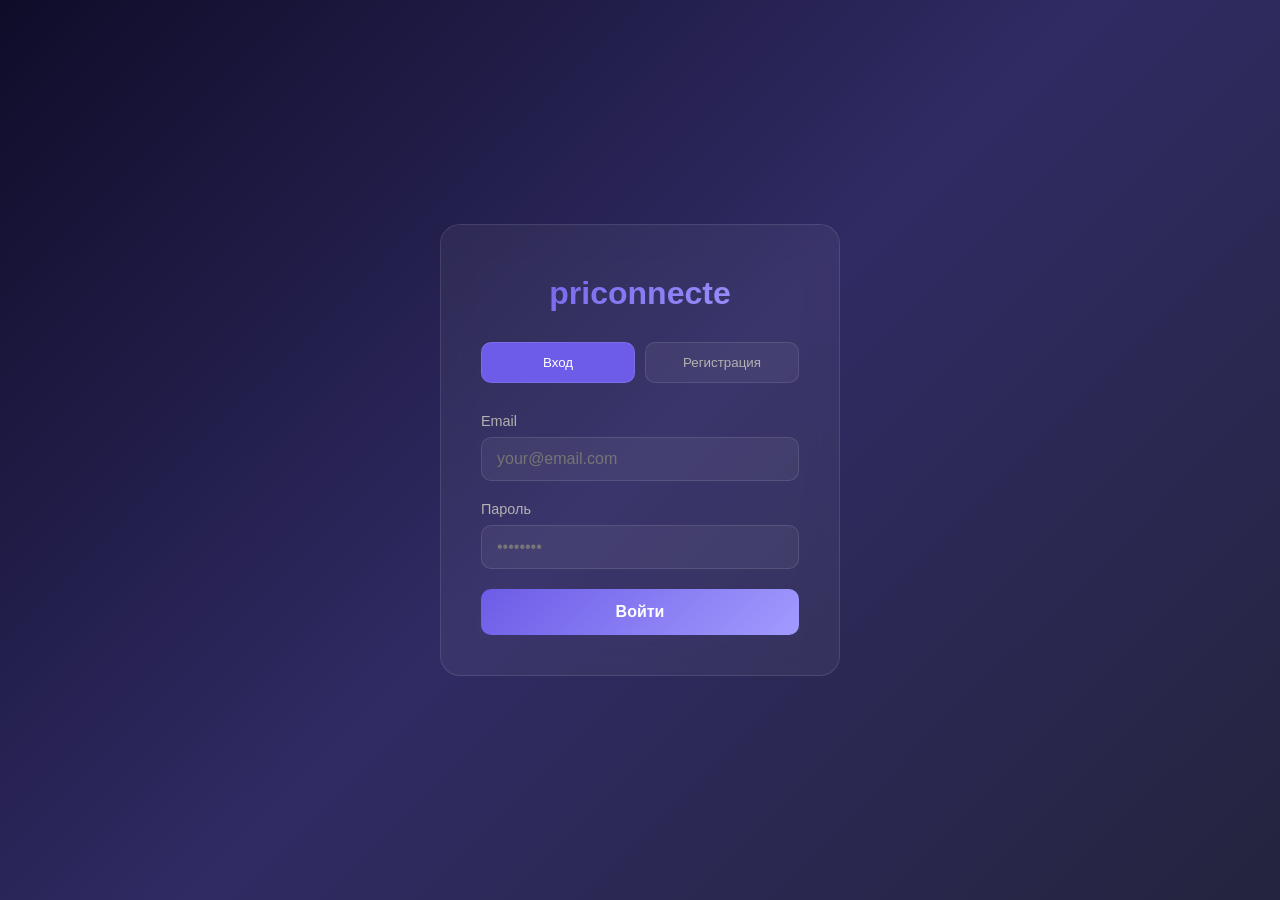
==== commit 90b2bb95: "Update index.html" ====
--- a/index.html
+++ b/index.html
@@ -2,8 +2,8 @@
 <html lang="ru" data-theme="dark">
 <head>
     <meta charset="UTF-8">
-    <meta name="viewport" content="width=device-width, initial-scale=1.0">
-    <title>priconnecte</title>
+    <meta name="viewport" content="width=device-width, initial-scale=1.0, maximum-scale=1.0, user-scalable=no">
+    <title>Priconnecte Messenger</title>
     <link rel="icon" type="image/x-icon" href="favicon.ico">
     <link href="https://fonts.googleapis.com/css2?family=Inter:wght@300;400;500;600;700&display=swap" rel="stylesheet">
     <link href="https://cdn.jsdelivr.net/npm/remixicon@2.5.0/fonts/remixicon.css" rel="stylesheet">
@@ -13,13 +13,56 @@
     <!-- Уведомления -->
     <div class="notifications-container" id="notificationsContainer"></div>
 
-    <!-- Эмодзи пикер -->
-    <div class="emoji-picker" id="emojiPicker">
-        <div class="emoji-header">
-            <span>Эмодзи</span>
-            <button class="close-emoji" id="closeEmoji"><i class="ri-close-line"></i></button>
-        </div>
-        <div class="emoji-grid" id="emojiGrid"></div>
+    <!-- Авторизация -->
+    <div class="auth-container" id="authContainer">
+        <div class="auth-box">
+            <div class="auth-logo">
+                <i class="ri-global-line"></i>
+                <h1>priconnecte</h1>
+            </div>
+            
+            <div class="auth-tabs">
+                <button class="auth-tab active" data-tab="login">Вход</button>
+                <button class="auth-tab" data-tab="register">Регистрация</button>
+            </div>
+
+            <form class="auth-form" id="loginForm">
+                <div class="form-group">
+                    <label>Email</label>
+                    <input type="email" id="loginEmail" placeholder="your@email.com" required>
+                </div>
+                <div class="form-group">
+                    <label>Пароль</label>
+                    <input type="password" id="loginPassword" placeholder="••••••••" required>
+                </div>
+                <button type="submit" class="btn-primary">Войти</button>
+            </form>
+
+            <form class="auth-form hidden" id="registerForm">
+                <div class="form-group">
+                    <label>Имя</label>
+                    <input type="text" id="regName" placeholder="Ваше имя" required>
+                </div>
+                <div class="form-group">
+                    <label>Email</label>
+                    <input type="email" id="regEmail" placeholder="your@email.com" required>
+                </div>
+                <div class="form-group">
+                    <label>Пароль</label>
+                    <input type="password" id="regPassword" placeholder="Минимум 6 символов" required minlength="6">
+                </div>
+                <button type="submit" class="btn-primary">Зарегистрироваться</button>
+            </form>
+        </div>
+    </div>
+
+    <!-- Видео сообщение -->
+    <div class="video-recording" id="videoRecording">
+        <video id="videoPreview" autoplay muted playsinline></video>
+        <div class="video-info">
+            <span id="videoTime">00:00</span>
+            <button id="cancelVideo"><i class="ri-close-line"></i></button>
+        </div>
     </div>
 
     <!-- Модальное окно профиля -->
@@ -31,26 +74,27 @@
             </div>
             <div class="modal-body">
                 <div class="profile-avatar-section">
-                    <img src="https://i.pravatar.cc/150?img=68" alt="Avatar" id="profileAvatarPreview">
+                    <img src="" alt="Avatar" id="profileAvatarPreview">
                     <label for="avatarUpload" class="avatar-upload-btn">
                         <i class="ri-camera-line"></i>
                     </label>
                     <input type="file" id="avatarUpload" accept="image/*" hidden>
                 </div>
                 <div class="form-group">
-                    <label>Никнейм</label>
-                    <input type="text" id="profileNickname" placeholder="Ваш никнейм">
+                    <label>Имя</label>
+                    <input type="text" id="profileName">
                 </div>
                 <div class="form-group">
                     <label>Статус</label>
-                    <input type="text" id="profileStatus" placeholder="О чём думаете...">
+                    <input type="text" id="profileStatus" placeholder="Онлайн">
                 </div>
                 <button class="btn-primary" id="saveProfile">Сохранить</button>
-            </div>
-        </div>
-    </div>
-
-    <!-- Модальное окно нового чата -->
+                <button class="btn-secondary" id="logoutBtn">Выйти</button>
+            </div>
+        </div>
+    </div>
+
+    <!-- Новый чат -->
     <div class="modal" id="newChatModal">
         <div class="modal-content">
             <div class="modal-header">
@@ -59,19 +103,34 @@
             </div>
             <div class="modal-body">
                 <div class="form-group">
-                    <label>Название чата</label>
-                    <input type="text" id="newChatName" placeholder="Введите название">
+                    <label>Тип</label>
+                    <select id="chatType">
+                        <option value="private">Личный</option>
+                        <option value="group">Группа</option>
+                        <option value="channel">Канал</option>
+                    </select>
+                </div>
+                <div class="form-group">
+                    <label>Название</label>
+                    <input type="text" id="newChatName">
                 </div>
                 <div class="form-group">
                     <label>Участники</label>
                     <div class="contacts-select" id="contactsSelect"></div>
                 </div>
+                <div class="form-group">
+                    <label class="checkbox-label">
+                        <input type="checkbox" id="confidentialChat">
+                        <span class="checkbox-custom"></span>
+                        Конфиденциальный чат
+                    </label>
+                </div>
                 <button class="btn-primary" id="createChat">Создать</button>
             </div>
         </div>
     </div>
 
-    <!-- Модальное окно добавления контакта -->
+    <!-- Добавить контакт -->
     <div class="modal" id="addContactModal">
         <div class="modal-content">
             <div class="modal-header">
@@ -79,11 +138,12 @@
                 <button class="modal-close" id="closeAddContact"><i class="ri-close-line"></i></button>
             </div>
             <div class="modal-body">
-                <div class="form-group">
-                    <label>Имя</label>
-                    <input type="text" id="contactName" placeholder="Имя контакта">
-                </div>
-                <div class="form-group">
+                <div class="search-box">
+                    <i class="ri-search-line"></i>
+                    <input type="text" id="contactSearch" placeholder="Поиск по имени">
+                </div>
+                <div class="search-results" id="contactSearchResults"></div>
+                <div class="form-group" style="margin-top:20px">
                     <label>Username</label>
                     <input type="text" id="contactUsername" placeholder="@username">
                 </div>
@@ -92,37 +152,23 @@
         </div>
     </div>
 
-    <!-- Модальное окно редактирования сообщения -->
-    <div class="modal" id="editMessageModal">
-        <div class="modal-content">
-            <div class="modal-header">
-                <h2>Редактировать сообщение</h2>
-                <button class="modal-close" id="closeEditMessage"><i class="ri-close-line"></i></button>
-            </div>
-            <div class="modal-body">
-                <div class="form-group">
-                    <textarea id="editMessageText" rows="4" placeholder="Текст сообщения"></textarea>
-                </div>
-                <button class="btn-primary" id="saveEditMessage">Сохранить</button>
-            </div>
-        </div>
-    </div>
-
-    <!-- Модальное окно пересылки -->
-    <div class="modal" id="forwardModal">
-        <div class="modal-content">
-            <div class="modal-header">
-                <h2>Переслать</h2>
-                <button class="modal-close" id="closeForward"><i class="ri-close-line"></i></button>
-            </div>
-            <div class="modal-body">
-                <div class="contacts-select" id="forwardContacts"></div>
-                <button class="btn-primary" id="confirmForward">Переслать</button>
-            </div>
-        </div>
-    </div>
-
-    <!-- Модальное окно настроек -->
+    <!-- Звонок -->
+    <div class="modal call-modal" id="callModal">
+        <div class="call-content">
+            <img src="" alt="" id="callAvatar" class="call-avatar">
+            <h2 id="callUserName">Имя</h2>
+            <p class="call-status" id="callStatus">Звонок...</p>
+            <div class="call-controls">
+                <button class="call-btn" id="muteCall"><i class="ri-mic-line"></i></button>
+                <button class="call-btn" id="toggleVideo"><i class="ri-video-line"></i></button>
+                <button class="call-btn end-call" id="endCall"><i class="ri-phone-off-line"></i></button>
+            </div>
+            <video id="localVideo" autoplay muted playsinline></video>
+            <video id="remoteVideo" autoplay playsinline></video>
+        </div>
+    </div>
+
+    <!-- Настройки -->
     <div class="modal" id="settingsModal">
         <div class="modal-content">
             <div class="modal-header">
@@ -131,7 +177,7 @@
             </div>
             <div class="modal-body settings-body">
                 <div class="setting-item">
-                    <span>Тема оформления</span>
+                    <span>Тема</span>
                     <select id="themeSelect">
                         <option value="dark">Тёмная</option>
                         <option value="light">Светлая</option>
@@ -145,167 +191,96 @@
                         <span class="toggle-slider"></span>
                     </label>
                 </div>
-                <div class="setting-item">
-                    <span>Ночной режим (авто)</span>
-                    <label class="toggle">
-                        <input type="checkbox" id="nightModeToggle">
-                        <span class="toggle-slider"></span>
-                    </label>
-                </div>
-                <div class="setting-item">
-                    <span>Звуки</span>
-                    <label class="toggle">
-                        <input type="checkbox" id="soundsToggle" checked>
-                        <span class="toggle-slider"></span>
-                    </label>
-                </div>
-            </div>
-        </div>
-    </div>
-
-    <!-- Модальное окно избранного -->
-    <div class="modal" id="starredModal">
-        <div class="modal-content modal-large">
-            <div class="modal-header">
-                <h2>Избранные сообщения</h2>
-                <button class="modal-close" id="closeStarred"><i class="ri-close-line"></i></button>
-            </div>
-            <div class="modal-body">
-                <div class="starred-list" id="starredList"></div>
-            </div>
-        </div>
-    </div>
-
-    <!-- Модальное окно экспорта -->
-    <div class="modal" id="exportModal">
-        <div class="modal-content">
-            <div class="modal-header">
-                <h2>Экспорт чата</h2>
-                <button class="modal-close" id="closeExport"><i class="ri-close-line"></i></button>
-            </div>
-            <div class="modal-body">
-                <p>Выберите формат экспорта:</p>
-                <div class="export-options">
-                    <button class="btn-option" data-format="txt">.TXT</button>
-                    <button class="btn-option" data-format="json">.JSON</button>
-                    <button class="btn-option" data-format="html">.HTML</button>
-                </div>
-            </div>
-        </div>
-    </div>
-
-    <!-- Контекстное меню сообщения -->
+            </div>
+        </div>
+    </div>
+
+    <!-- Контекстное меню -->
     <div class="context-menu" id="messageContextMenu">
         <button class="context-item" data-action="reply"><i class="ri-reply-line"></i> Ответить</button>
         <button class="context-item" data-action="edit"><i class="ri-edit-line"></i> Редактировать</button>
         <button class="context-item" data-action="forward"><i class="ri-forward-line"></i> Переслать</button>
-        <button class="context-item" data-action="star"><i class="ri-star-line"></i> В избранное</button>
         <button class="context-item" data-action="delete"><i class="ri-delete-bin-line"></i> Удалить</button>
     </div>
 
-    <!-- Контекстное меню чата -->
-    <div class="context-menu" id="chatContextMenu">
-        <button class="context-item" data-action="pin"><i class="ri-pushpin-line"></i> Закрепить</button>
-        <button class="context-item" data-action="archive"><i class="ri-archive-line"></i> Архивировать</button>
-        <button class="context-item" data-action="mute"><i class="ri-volume-mute-line"></i> Отключить звук</button>
-        <button class="context-item" data-action="export"><i class="ri-download-line"></i> Экспорт</button>
-        <button class="context-item" data-action="delete"><i class="ri-delete-bin-line"></i> Удалить чат</button>
-    </div>
-
-    <div class="app-container">
-        <!-- Боковая панель -->
+    <!-- Приложение -->
+    <div class="app-container hidden" id="appContainer">
         <aside class="sidebar" id="sidebar">
             <div class="sidebar-header">
                 <div class="user-profile" id="userProfileBtn">
-                    <img src="https://i.pravatar.cc/150?img=68" alt="User" class="user-avatar" id="userAvatar">
+                    <img src="" alt="" class="user-avatar" id="userAvatar">
                     <div class="user-info">
                         <span class="user-name" id="userName">Пользователь</span>
                         <span class="user-status" id="userStatusText">Онлайн</span>
                     </div>
                 </div>
                 <div class="header-actions-small">
-                    <button class="icon-btn" id="settingsBtn" title="Настройки"><i class="ri-settings-4-line"></i></button>
-                    <button class="icon-btn" id="newChatBtn" title="Новый чат"><i class="ri-add-line"></i></button>
+                    <button class="icon-btn" id="settingsBtn"><i class="ri-settings-4-line"></i></button>
+                    <button class="icon-btn" id="newChatBtn"><i class="ri-add-line"></i></button>
                 </div>
             </div>
 
             <div class="search-box">
                 <i class="ri-search-line"></i>
                 <input type="text" id="searchInput" placeholder="Поиск...">
-                <button class="search-filter" id="searchFilter"><i class="ri-filter-line"></i></button>
             </div>
 
             <div class="tabs">
                 <button class="tab active" data-tab="all">Все</button>
-                <button class="tab" data-tab="unread">Непрочитанные</button>
-                <button class="tab" data-tab="pinned">Закрепленные</button>
+                <button class="tab" data-tab="channels">Каналы</button>
                 <button class="tab" data-tab="archived">Архив</button>
             </div>
 
             <div class="contacts-list" id="contactsList"></div>
 
             <div class="sidebar-footer">
-                <button class="footer-btn" id="addContactBtn"><i class="ri-user-add-line"></i> Добавить контакт</button>
-                <button class="footer-btn" id="starredBtn"><i class="ri-star-line"></i> Избранное</button>
+                <button class="footer-btn" id="addContactBtn">
+                    <i class="ri-user-add-line"></i> <span class="hide-mobile">Контакт</span>
+                </button>
             </div>
         </aside>
 
-        <!-- Область чата -->
         <main class="chat-area">
             <header class="chat-header">
                 <button class="mobile-toggle" id="openSidebar"><i class="ri-menu-line"></i></button>
                 <div class="current-chat-info">
-                    <img src="" alt="Avatar" class="avatar" id="currentAvatar">
+                    <img src="" alt="" class="avatar" id="currentAvatar">
                     <div class="chat-details">
                         <h3 id="currentChatName">Выберите чат</h3>
                         <span class="status" id="currentStatus">Офлайн</span>
                     </div>
                 </div>
                 <div class="header-actions">
-                    <button class="icon-btn" id="searchInChat" title="Поиск в чате"><i class="ri-search-line"></i></button>
-                    <button class="icon-btn" id="callBtn" title="Звонок"><i class="ri-phone-line"></i></button>
-                    <button class="icon-btn" id="videoBtn" title="Видео"><i class="ri-vidicon-line"></i></button>
-                    <button class="icon-btn" id="chatMenuBtn" title="Меню"><i class="ri-more-2-fill"></i></button>
+                    <button class="icon-btn" id="callBtn"><i class="ri-phone-line"></i></button>
+                    <button class="icon-btn" id="videoCallBtn"><i class="ri-video-line"></i></button>
+                    <button class="icon-btn" id="chatMenuBtn"><i class="ri-more-2-fill"></i></button>
                 </div>
             </header>
-
-            <!-- Поиск в чате -->
-            <div class="chat-search-bar" id="chatSearchBar">
-                <input type="text" id="chatSearchInput" placeholder="Поиск сообщений...">
-                <span class="search-count" id="searchCount"></span>
-                <button class="search-nav" id="searchPrev"><i class="ri-arrow-up-s-line"></i></button>
-                <button class="search-nav" id="searchNext"><i class="ri-arrow-down-s-line"></i></button>
-                <button class="search-close" id="closeChatSearch"><i class="ri-close-line"></i></button>
-            </div>
 
             <div class="messages-container" id="messagesContainer">
                 <div class="welcome-message">
                     <i class="ri-chat-smile-2-line"></i>
-                    <p>Выберите контакт, чтобы начать общение</p>
-                </div>
-            </div>
-
-            <!-- Индикатор записи голоса -->
+                    <p>Выберите чат</p>
+                </div>
+            </div>
+
             <div class="voice-recording" id="voiceRecording">
                 <div class="recording-wave">
-                    <span></span><span></span><span></span><span></span><span></span>
-                </div>
-                <span class="recording-time" id="recordingTime">00:00</span>
-                <button class="stop-recording" id="stopRecording"><i class="ri-stop-circle-line"></i></button>
+                    <span></span><span></span><span></span>
+                </div>
+                <span id="recordingTime">00:00</span>
+                <button id="stopRecording"><i class="ri-stop-circle-line"></i></button>
             </div>
 
             <div class="input-area">
-                <button class="icon-btn attachment-btn" id="attachBtn"><i class="ri-add-circle-line"></i></button>
-                <button class="icon-btn emoji-btn" id="emojiBtn"><i class="ri-emotion-line"></i></button>
-                <button class="icon-btn voice-btn" id="voiceBtn"><i class="ri-mic-line"></i></button>
-                <input type="text" id="messageInput" placeholder="Напишите сообщение..." autocomplete="off">
+                <button class="icon-btn" id="emojiBtn"><i class="ri-emotion-line"></i></button>
+                <button class="icon-btn" id="voiceBtn"><i class="ri-mic-line"></i></button>
+                <button class="icon-btn" id="videoBtn"><i class="ri-video-add-line"></i></button>
+                <input type="text" id="messageInput" placeholder="Сообщение...">
                 <button class="icon-btn send-btn" id="sendBtn"><i class="ri-send-plane-fill"></i></button>
             </div>
         </main>
     </div>
-
-    <!-- Аудио для записи -->
-    <audio id="audioPlayback" controls style="display:none;"></audio>
 
     <script src="script.js"></script>
 </body>
--- a/style.css
+++ b/style.css
@@ -1,5 +1,4 @@
 :root {
-    /* Тёмная тема (по умолчанию) */
     --bg-primary: #0f0c29;
     --bg-secondary: #1a1a2e;
     --bg-gradient: linear-gradient(135deg, #0f0c29, #302b63, #24243e);
@@ -11,9 +10,7 @@
     --primary-gradient: linear-gradient(135deg, #6c5ce7, #a29bfe);
     --message-out: #6c5ce7;
     --message-in: rgba(255, 255, 255, 0.1);
-    --hover-bg: rgba(255, 255, 255, 0.08);
     --success: #00b894;
-    --warning: #fdcb6e;
     --danger: #e74c3c;
     --sidebar-width: 380px;
 }
@@ -21,24 +18,9 @@
 [data-theme="light"] {
     --bg-primary: #f5f6fa;
     --bg-secondary: #ffffff;
-    --bg-gradient: linear-gradient(135deg, #667eea, #764ba2);
-    --glass-bg: rgba(255, 255, 255, 0.95);
-    --glass-border: rgba(0, 0, 0, 0.1);
     --text-primary: #2d3436;
     --text-secondary: #636e72;
     --message-in: rgba(0, 0, 0, 0.05);
-    --hover-bg: rgba(0, 0, 0, 0.05);
-}
-
-[data-theme="purple"] {
-    --bg-primary: #1a0a2e;
-    --bg-secondary: #2d1b4e;
-    --bg-gradient: linear-gradient(135deg, #1a0a2e, #4a1942, #2d1b4e);
-    --glass-bg: rgba(150, 100, 200, 0.1);
-    --glass-border: rgba(200, 150, 255, 0.2);
-    --primary-color: #a855f7;
-    --primary-gradient: linear-gradient(135deg, #a855f7, #c084fc);
-    --message-out: #a855f7;
 }
 
 * {
@@ -51,86 +33,446 @@
 body {
     background: var(--bg-gradient);
     min-height: 100vh;
+    color: var(--text-primary);
+    overflow: hidden;
+}
+
+/* Авторизация */
+.auth-container {
+    position: fixed;
+    top: 0;
+    left: 0;
+    width: 100%;
+    height: 100%;
+    background: var(--bg-gradient);
     display: flex;
     justify-content: center;
     align-items: center;
-    color: var(--text-primary);
-    overflow: hidden;
-}
-
-/* Уведомления */
-.notifications-container {
-    position: fixed;
-    top: 20px;
-    right: 20px;
     z-index: 10000;
 }
 
-.notification {
+.auth-box {
     background: var(--glass-bg);
     backdrop-filter: blur(16px);
     border: 1px solid var(--glass-border);
+    border-radius: 20px;
+    padding: 40px;
+    width: 90%;
+    max-width: 400px;
+}
+
+.auth-logo {
+    text-align: center;
+    margin-bottom: 30px;
+}
+
+.auth-logo i {
+    font-size: 3rem;
+    color: var(--primary-color);
+}
+
+.auth-logo h1 {
+    font-size: 2rem;
+    margin-top: 10px;
+    background: var(--primary-gradient);
+    -webkit-background-clip: text;
+    -webkit-text-fill-color: transparent;
+}
+
+.auth-tabs {
+    display: flex;
+    gap: 10px;
+    margin-bottom: 30px;
+}
+
+.auth-tab {
+    flex: 1;
+    padding: 12px;
+    background: var(--glass-bg);
+    border: 1px solid var(--glass-border);
+    border-radius: 10px;
+    color: var(--text-secondary);
+    cursor: pointer;
+    transition: 0.3s;
+}
+
+.auth-tab.active {
+    background: var(--primary-color);
+    color: white;
+}
+
+.auth-form {
+    display: flex;
+    flex-direction: column;
+    gap: 20px;
+}
+
+.auth-form.hidden {
+    display: none;
+}
+
+/* Формы */
+.form-group {
+    display: flex;
+    flex-direction: column;
+    gap: 8px;
+}
+
+.form-group label {
+    color: var(--text-secondary);
+    font-size: 0.9rem;
+}
+
+.form-group input,
+.form-group select,
+.form-group textarea {
+    padding: 12px 15px;
+    background: var(--glass-bg);
+    border: 1px solid var(--glass-border);
+    border-radius: 10px;
+    color: var(--text-primary);
+    font-size: 1rem;
+    outline: none;
+}
+
+.form-group input:focus,
+.form-group select:focus {
+    border-color: var(--primary-color);
+}
+
+/* Кнопки */
+.btn-primary {
+    padding: 14px;
+    background: var(--primary-gradient);
+    border: none;
+    border-radius: 10px;
+    color: white;
+    font-size: 1rem;
+    font-weight: 600;
+    cursor: pointer;
+    transition: 0.3s;
+}
+
+.btn-primary:hover {
+    transform: translateY(-2px);
+}
+
+.btn-secondary {
+    padding: 14px;
+    background: var(--glass-bg);
+    border: 1px solid var(--glass-border);
+    border-radius: 10px;
+    color: var(--text-primary);
+    cursor: pointer;
+    margin-top: 10px;
+}
+
+/* Приложение */
+.app-container {
+    width: 100%;
+    height: 100vh;
+    display: flex;
+    background: var(--glass-bg);
+    backdrop-filter: blur(16px);
+}
+
+.app-container.hidden {
+    display: none;
+}
+
+/* Сайдбар */
+.sidebar {
+    width: var(--sidebar-width);
+    border-right: 1px solid var(--glass-border);
+    display: flex;
+    flex-direction: column;
+    background: rgba(0, 0, 0, 0.2);
+}
+
+.sidebar-header {
+    padding: 20px;
+    display: flex;
+    justify-content: space-between;
+    align-items: center;
+    border-bottom: 1px solid var(--glass-border);
+}
+
+.user-profile {
+    display: flex;
+    align-items: center;
+    gap: 12px;
+    cursor: pointer;
+}
+
+.user-avatar {
+    width: 45px;
+    height: 45px;
+    border-radius: 50%;
+    object-fit: cover;
+    border: 2px solid var(--primary-color);
+}
+
+.user-info {
+    display: flex;
+    flex-direction: column;
+}
+
+.user-name {
+    font-weight: 600;
+}
+
+.user-status {
+    font-size: 0.75rem;
+    color: var(--success);
+}
+
+.header-actions-small {
+    display: flex;
+    gap: 5px;
+}
+
+/* Поиск */
+.search-box {
     padding: 15px 20px;
+    position: relative;
+}
+
+.search-box input {
+    width: 100%;
+    padding: 10px 10px 10px 35px;
+    background: var(--glass-bg);
+    border: 1px solid var(--glass-border);
+    border-radius: 10px;
+    color: var(--text-primary);
+}
+
+.search-box i {
+    position: absolute;
+    left: 35px;
+    top: 50%;
+    transform: translateY(-50%);
+    color: var(--text-secondary);
+}
+
+/* Табы */
+.tabs {
+    display: flex;
+    padding: 10px 20px;
+    gap: 10px;
+    border-bottom: 1px solid var(--glass-border);
+    overflow-x: auto;
+}
+
+.tab {
+    padding: 8px 16px;
+    background: var(--glass-bg);
+    border: 1px solid var(--glass-border);
+    border-radius: 20px;
+    color: var(--text-secondary);
+    cursor: pointer;
+    white-space: nowrap;
+}
+
+.tab.active {
+    background: var(--primary-color);
+    color: white;
+}
+
+/* Контакты */
+.contacts-list {
+    flex: 1;
+    overflow-y: auto;
+    padding: 10px;
+}
+
+.contact-item {
+    display: flex;
+    align-items: center;
+    padding: 15px;
     border-radius: 12px;
-    margin-bottom: 10px;
-    display: flex;
-    align-items: center;
+    cursor: pointer;
+    margin-bottom: 5px;
+    transition: 0.2s;
+}
+
+.contact-item:hover,
+.contact-item.active {
+    background: var(--hover-bg);
+}
+
+.contact-item img {
+    width: 50px;
+    height: 50px;
+    border-radius: 50%;
+    margin-right: 15px;
+}
+
+.contact-info {
+    flex: 1;
+}
+
+.contact-info h4 {
+    margin-bottom: 4px;
+}
+
+.contact-info p {
+    font-size: 0.8rem;
+    color: var(--text-secondary);
+}
+
+/* Футер сайдбара */
+.sidebar-footer {
+    padding: 15px;
+    border-top: 1px solid var(--glass-border);
+}
+
+.footer-btn {
+    width: 100%;
+    display: flex;
+    align-items: center;
+    justify-content: center;
+    gap: 8px;
+    padding: 12px;
+    background: var(--glass-bg);
+    border: 1px solid var(--glass-border);
+    border-radius: 10px;
+    color: var(--text-secondary);
+    cursor: pointer;
+}
+
+/* Чат */
+.chat-area {
+    flex: 1;
+    display: flex;
+    flex-direction: column;
+}
+
+.chat-header {
+    padding: 15px 20px;
+    border-bottom: 1px solid var(--glass-border);
+    display: flex;
+    align-items: center;
+    justify-content: space-between;
+}
+
+.mobile-toggle {
+    display: none;
+    background: none;
+    border: none;
+    color: var(--text-primary);
+    font-size: 1.5rem;
+    cursor: pointer;
+}
+
+.current-chat-info {
+    display: flex;
+    align-items: center;
+    gap: 15px;
+}
+
+.current-chat-info .avatar {
+    width: 45px;
+    height: 45px;
+    border-radius: 50%;
+}
+
+.chat-details h3 {
+    font-size: 1rem;
+}
+
+.chat-details .status {
+    font-size: 0.75rem;
+    color: var(--text-secondary);
+}
+
+.header-actions {
+    display: flex;
+    gap: 8px;
+}
+
+.icon-btn {
+    background: none;
+    border: none;
+    color: var(--text-secondary);
+    font-size: 1.2rem;
+    cursor: pointer;
+    padding: 10px;
+    border-radius: 50%;
+}
+
+.icon-btn:hover {
+    background: var(--glass-bg);
+    color: var(--text-primary);
+}
+
+/* Сообщения */
+.messages-container {
+    flex: 1;
+    padding: 20px;
+    overflow-y: auto;
+    display: flex;
+    flex-direction: column;
     gap: 12px;
-    animation: slideIn 0.3s ease;
-    min-width: 300px;
-    box-shadow: 0 8px 32px rgba(0, 0, 0, 0.3);
-}
-
-@keyframes slideIn {
-    from { transform: translateX(100%); opacity: 0; }
-    to { transform: translateX(0); opacity: 1; }
-}
-
-/* Эмодзи пикер */
-.emoji-picker {
-    position: absolute;
-    bottom: 80px;
-    left: 20px;
-    background: var(--bg-secondary);
-    border: 1px solid var(--glass-border);
-    border-radius: 16px;
-    padding: 15px;
-    display: none;
-    z-index: 1000;
-    box-shadow: 0 8px 32px rgba(0, 0, 0, 0.3);
-}
-
-.emoji-picker.active {
-    display: block;
-}
-
-.emoji-header {
-    display: flex;
-    justify-content: space-between;
-    align-items: center;
-    margin-bottom: 10px;
-    padding-bottom: 10px;
-    border-bottom: 1px solid var(--glass-border);
-}
-
-.emoji-grid {
-    display: grid;
-    grid-template-columns: repeat(8, 1fr);
-    gap: 5px;
-    max-height: 250px;
-    overflow-y: auto;
-}
-
-.emoji-item {
-    font-size: 1.5rem;
-    cursor: pointer;
-    padding: 5px;
-    border-radius: 8px;
-    transition: 0.2s;
-}
-
-.emoji-item:hover {
-    background: var(--hover-bg);
+}
+
+.welcome-message {
+    text-align: center;
+    margin-top: 100px;
+    color: var(--text-secondary);
+}
+
+.message {
+    max-width: 70%;
+    padding: 12px 16px;
+    border-radius: 18px;
+    animation: fadeIn 0.3s;
+}
+
+@keyframes fadeIn {
+    from { opacity: 0; transform: translateY(10px); }
+    to { opacity: 1; transform: translateY(0); }
+}
+
+.message.incoming {
+    align-self: flex-start;
+    background: var(--message-in);
+}
+
+.message.outgoing {
+    align-self: flex-end;
+    background: var(--primary-gradient);
+    color: white;
+}
+
+.message-time {
+    font-size: 0.7rem;
+    opacity: 0.7;
+    margin-top: 5px;
+}
+
+/* Поле ввода */
+.input-area {
+    padding: 15px 20px;
+    border-top: 1px solid var(--glass-border);
+    display: flex;
+    align-items: center;
+    gap: 10px;
+}
+
+.input-area input {
+    flex: 1;
+    padding: 12px 20px;
+    background: var(--glass-bg);
+    border: 1px solid var(--glass-border);
+    border-radius: 25px;
+    color: var(--text-primary);
+}
+
+.send-btn {
+    background: var(--primary-gradient);
+    color: white;
+    width: 45px;
+    height: 45px;
 }
 
 /* Модальные окна */
@@ -145,7 +487,6 @@
     justify-content: center;
     align-items: center;
     z-index: 2000;
-    backdrop-filter: blur(5px);
 }
 
 .modal.active {
@@ -160,16 +501,6 @@
     max-width: 450px;
     max-height: 80vh;
     overflow-y: auto;
-    animation: modalIn 0.3s ease;
-}
-
-.modal-large {
-    max-width: 600px;
-}
-
-@keyframes modalIn {
-    from { transform: scale(0.9); opacity: 0; }
-    to { transform: scale(1); opacity: 1; }
 }
 
 .modal-header {
@@ -180,17 +511,12 @@
     align-items: center;
 }
 
-.modal-header h2 {
-    font-size: 1.3rem;
-}
-
 .modal-close {
     background: none;
     border: none;
     color: var(--text-secondary);
     font-size: 1.5rem;
     cursor: pointer;
-    padding: 5px;
 }
 
 .modal-body {
@@ -209,7 +535,6 @@
     height: 120px;
     border-radius: 50%;
     object-fit: cover;
-    border: 3px solid var(--primary-color);
 }
 
 .avatar-upload-btn {
@@ -225,762 +550,44 @@
     align-items: center;
     justify-content: center;
     cursor: pointer;
-    border: 2px solid var(--bg-secondary);
-}
-
-.form-group {
-    margin-bottom: 20px;
-}
-
-.form-group label {
+}
+
+/* Видео запись */
+.video-recording {
+    position: fixed;
+    bottom: 100px;
+    left: 50%;
+    transform: translateX(-50%);
+    background: var(--bg-secondary);
+    border: 2px solid var(--danger);
+    border-radius: 20px;
+    overflow: hidden;
+    display: none;
+    z-index: 100;
+}
+
+.video-recording.active {
     display: block;
-    margin-bottom: 8px;
-    color: var(--text-secondary);
-    font-size: 0.9rem;
-}
-
-.form-group input,
-.form-group textarea {
-    width: 100%;
-    padding: 12px 15px;
-    background: var(--glass-bg);
-    border: 1px solid var(--glass-border);
-    border-radius: 10px;
-    color: var(--text-primary);
-    font-size: 1rem;
-    outline: none;
-    transition: 0.3s;
-}
-
-.form-group input:focus,
-.form-group textarea:focus {
-    border-color: var(--primary-color);
-}
-
-.btn-primary {
-    width: 100%;
-    padding: 14px;
-    background: var(--primary-gradient);
-    border: none;
-    border-radius: 10px;
-    color: white;
-    font-size: 1rem;
-    font-weight: 600;
-    cursor: pointer;
-    transition: 0.3s;
-}
-
-.btn-primary:hover {
-    transform: translateY(-2px);
-    box-shadow: 0 5px 20px rgba(108, 92, 231, 0.4);
-}
-
-/* Контакты для выбора */
-.contacts-select {
-    max-height: 200px;
-    overflow-y: auto;
-    border: 1px solid var(--glass-border);
-    border-radius: 10px;
-    padding: 10px;
-}
-
-.contact-option {
-    display: flex;
-    align-items: center;
-    padding: 10px;
-    border-radius: 8px;
-    cursor: pointer;
-    transition: 0.2s;
-}
-
-.contact-option:hover,
-.contact-option.selected {
-    background: var(--hover-bg);
-}
-
-.contact-option img {
-    width: 40px;
-    height: 40px;
-    border-radius: 50%;
-    margin-right: 12px;
-}
-
-/* Настройки */
-.settings-body .setting-item {
-    display: flex;
-    justify-content: space-between;
-    align-items: center;
-    padding: 15px 0;
-    border-bottom: 1px solid var(--glass-border);
-}
-
-.setting-item select {
-    padding: 8px 15px;
-    background: var(--glass-bg);
-    border: 1px solid var(--glass-border);
-    border-radius: 8px;
-    color: var(--text-primary);
-    outline: none;
-}
-
-/* Toggle переключатель */
-.toggle {
-    position: relative;
-    width: 50px;
-    height: 26px;
-}
-
-.toggle input {
-    opacity: 0;
-    width: 0;
-    height: 0;
-}
-
-.toggle-slider {
+}
+
+#videoPreview {
+    width: 200px;
+    height: 200px;
+    object-fit: cover;
+    border-radius: 50%;
+}
+
+.video-info {
     position: absolute;
-    cursor: pointer;
-    top: 0;
-    left: 0;
-    right: 0;
-    bottom: 0;
-    background: var(--glass-bg);
-    border-radius: 26px;
-    transition: 0.3s;
-}
-
-.toggle-slider:before {
-    position: absolute;
-    content: "";
-    height: 20px;
-    width: 20px;
-    left: 3px;
-    bottom: 3px;
-    background: var(--text-primary);
-    border-radius: 50%;
-    transition: 0.3s;
-}
-
-.toggle input:checked + .toggle-slider {
-    background: var(--primary-color);
-}
-
-.toggle input:checked + .toggle-slider:before {
-    transform: translateX(24px);
-}
-
-/* Экспорт опции */
-.export-options {
+    bottom: 10px;
+    left: 50%;
+    transform: translateX(-50%);
     display: flex;
     gap: 10px;
-    margin-top: 20px;
-}
-
-.btn-option {
-    flex: 1;
-    padding: 15px;
-    background: var(--glass-bg);
-    border: 1px solid var(--glass-border);
-    border-radius: 10px;
-    color: var(--text-primary);
-    cursor: pointer;
-    transition: 0.3s;
-}
-
-.btn-option:hover {
-    background: var(--primary-color);
-    border-color: var(--primary-color);
-}
-
-/* Избранное */
-.starred-list {
-    max-height: 400px;
-    overflow-y: auto;
-}
-
-.starred-item {
-    background: var(--glass-bg);
-    padding: 15px;
-    border-radius: 10px;
-    margin-bottom: 10px;
-    border: 1px solid var(--glass-border);
-}
-
-.starred-item-header {
-    display: flex;
-    justify-content: space-between;
-    margin-bottom: 8px;
-    font-size: 0.85rem;
-    color: var(--text-secondary);
-}
-
-/* Контекстное меню */
-.context-menu {
-    position: fixed;
-    background: var(--bg-secondary);
-    border: 1px solid var(--glass-border);
-    border-radius: 12px;
-    padding: 8px;
-    display: none;
-    z-index: 3000;
-    box-shadow: 0 8px 32px rgba(0, 0, 0, 0.4);
-    min-width: 180px;
-}
-
-.context-menu.active {
-    display: block;
-}
-
-.context-item {
-    width: 100%;
-    display: flex;
-    align-items: center;
-    gap: 10px;
-    padding: 10px 12px;
-    background: none;
-    border: none;
-    color: var(--text-primary);
-    cursor: pointer;
-    border-radius: 8px;
-    transition: 0.2s;
-    font-size: 0.9rem;
-}
-
-.context-item:hover {
-    background: var(--hover-bg);
-}
-
-.context-item i {
-    color: var(--primary-color);
-}
-
-/* Приложение */
-.app-container {
-    width: 95%;
-    height: 90vh;
-    background: var(--glass-bg);
-    backdrop-filter: blur(16px);
-    -webkit-backdrop-filter: blur(16px);
-    border: 1px solid var(--glass-border);
-    border-radius: 20px;
-    box-shadow: 0 8px 32px rgba(0, 0, 0, 0.37);
-    display: flex;
-    overflow: hidden;
-    position: relative;
-}
-
-/* Сайдбар */
-.sidebar {
-    width: var(--sidebar-width);
-    border-right: 1px solid var(--glass-border);
-    display: flex;
-    flex-direction: column;
-    background: rgba(0, 0, 0, 0.2);
-    transition: transform 0.3s ease;
-    z-index: 10;
-}
-
-.sidebar-header {
-    padding: 20px;
-    display: flex;
-    justify-content: space-between;
-    align-items: center;
-    border-bottom: 1px solid var(--glass-border);
-}
-
-.user-profile {
-    display: flex;
-    align-items: center;
-    gap: 12px;
-    cursor: pointer;
-    padding: 8px;
-    border-radius: 10px;
-    transition: 0.2s;
-}
-
-.user-profile:hover {
-    background: var(--hover-bg);
-}
-
-.user-avatar {
-    width: 45px;
-    height: 45px;
-    border-radius: 50%;
-    object-fit: cover;
-    border: 2px solid var(--primary-color);
-}
-
-.user-info {
-    display: flex;
-    flex-direction: column;
-}
-
-.user-name {
-    font-weight: 600;
-    font-size: 0.95rem;
-}
-
-.user-status {
-    font-size: 0.75rem;
-    color: var(--success);
-}
-
-.header-actions-small {
-    display: flex;
-    gap: 5px;
-}
-
-/* Поиск */
-.search-box {
-    padding: 15px 20px;
-    position: relative;
-    display: flex;
-    align-items: center;
-    gap: 10px;
-}
-
-.search-box input {
-    flex: 1;
-    background: var(--glass-bg);
-    border: 1px solid var(--glass-border);
-    padding: 10px 10px 10px 35px;
-    border-radius: 10px;
-    color: var(--text-primary);
-    outline: none;
-    transition: 0.3s;
-}
-
-.search-box i {
-    position: absolute;
-    left: 35px;
-    color: var(--text-secondary);
-}
-
-.search-filter {
-    background: var(--glass-bg);
-    border: 1px solid var(--glass-border);
-    padding: 8px;
-    border-radius: 8px;
-    color: var(--text-secondary);
-    cursor: pointer;
-}
-
-/* Табы */
-.tabs {
-    display: flex;
-    padding: 10px 20px;
-    gap: 10px;
-    border-bottom: 1px solid var(--glass-border);
-    overflow-x: auto;
-}
-
-.tab {
-    padding: 8px 16px;
-    background: var(--glass-bg);
-    border: 1px solid var(--glass-border);
-    border-radius: 20px;
-    color: var(--text-secondary);
-    cursor: pointer;
-    transition: 0.3s;
-    white-space: nowrap;
-    font-size: 0.85rem;
-}
-
-.tab.active,
-.tab:hover {
-    background: var(--primary-color);
-    color: white;
-    border-color: var(--primary-color);
-}
-
-/* Список контактов */
-.contacts-list {
-    flex: 1;
-    overflow-y: auto;
-    padding: 10px;
-}
-
-.contact-item {
-    display: flex;
-    align-items: center;
-    padding: 15px;
-    border-radius: 12px;
-    cursor: pointer;
-    transition: 0.2s;
-    margin-bottom: 5px;
-    position: relative;
-}
-
-.contact-item:hover,
-.contact-item.active {
-    background: var(--hover-bg);
-}
-
-.contact-item.pinned {
-    border-left: 3px solid var(--primary-color);
-}
-
-.contact-item.archived {
-    opacity: 0.6;
-}
-
-.contact-item img {
-    width: 50px;
-    height: 50px;
-    border-radius: 50%;
-    object-fit: cover;
-    margin-right: 15px;
-    position: relative;
-}
-
-.online-indicator {
-    position: absolute;
-    bottom: 2px;
-    right: 2px;
-    width: 12px;
-    height: 12px;
-    background: var(--success);
-    border-radius: 50%;
-    border: 2px solid var(--bg-secondary);
-}
-
-.contact-info {
-    flex: 1;
-    overflow: hidden;
-}
-
-.contact-info h4 {
-    font-size: 0.95rem;
-    margin-bottom: 4px;
-    display: flex;
-    justify-content: space-between;
-    align-items: center;
-}
-
-.contact-info p {
-    font-size: 0.8rem;
-    color: var(--text-secondary);
-    white-space: nowrap;
-    overflow: hidden;
-    text-overflow: ellipsis;
-}
-
-.contact-meta {
-    display: flex;
-    justify-content: space-between;
-    align-items: center;
-}
-
-.message-time {
-    font-size: 0.7rem;
-    color: var(--text-secondary);
-}
-
-.unread-badge {
-    background: var(--primary-color);
-    color: white;
-    font-size: 0.7rem;
-    padding: 2px 8px;
-    border-radius: 10px;
-    min-width: 20px;
-    text-align: center;
-}
-
-/* Футер сайдбара */
-.sidebar-footer {
-    padding: 15px;
-    border-top: 1px solid var(--glass-border);
-    display: flex;
-    gap: 10px;
-}
-
-.footer-btn {
-    flex: 1;
-    display: flex;
-    align-items: center;
-    justify-content: center;
-    gap: 8px;
-    padding: 12px;
-    background: var(--glass-bg);
-    border: 1px solid var(--glass-border);
-    border-radius: 10px;
-    color: var(--text-secondary);
-    cursor: pointer;
-    transition: 0.3s;
-    font-size: 0.85rem;
-}
-
-.footer-btn:hover {
-    background: var(--hover-bg);
-    color: var(--text-primary);
-}
-
-/* Область чата */
-.chat-area {
-    flex: 1;
-    display: flex;
-    flex-direction: column;
-    background: rgba(0, 0, 0, 0.1);
-    position: relative;
-}
-
-.chat-header {
-    padding: 15px 20px;
-    border-bottom: 1px solid var(--glass-border);
-    display: flex;
-    align-items: center;
-    justify-content: space-between;
-    background: rgba(0, 0, 0, 0.2);
-}
-
-.mobile-toggle {
-    display: none;
-    background: none;
-    border: none;
-    color: var(--text-primary);
-    font-size: 1.5rem;
-    cursor: pointer;
-}
-
-.current-chat-info {
-    display: flex;
-    align-items: center;
-    gap: 15px;
-}
-
-.current-chat-info .avatar {
-    width: 45px;
-    height: 45px;
-    border-radius: 50%;
-}
-
-.chat-details h3 {
-    font-size: 1rem;
-    display: flex;
-    align-items: center;
-    gap: 8px;
-}
-
-.chat-details .status {
-    font-size: 0.75rem;
-    color: var(--text-secondary);
-}
-
-.header-actions {
-    display: flex;
-    gap: 8px;
-}
-
-.icon-btn {
-    background: none;
-    border: none;
-    color: var(--text-secondary);
-    font-size: 1.2rem;
-    cursor: pointer;
-    padding: 10px;
-    border-radius: 50%;
-    transition: 0.2s;
-    display: flex;
-    align-items: center;
-    justify-content: center;
-}
-
-.icon-btn:hover {
-    color: var(--text-primary);
-    background: var(--hover-bg);
-}
-
-/* Поиск в чате */
-.chat-search-bar {
-    display: none;
-    padding: 10px 20px;
-    background: var(--bg-secondary);
-    border-bottom: 1px solid var(--glass-border);
-    gap: 10px;
-    align-items: center;
-}
-
-.chat-search-bar.active {
-    display: flex;
-}
-
-.chat-search-bar input {
-    flex: 1;
-    padding: 8px 15px;
-    background: var(--glass-bg);
-    border: 1px solid var(--glass-border);
-    border-radius: 20px;
-    color: var(--text-primary);
-    outline: none;
-}
-
-.search-count {
-    font-size: 0.85rem;
-    color: var(--text-secondary);
-}
-
-.search-nav,
-.search-close {
-    background: var(--glass-bg);
-    border: 1px solid var(--glass-border);
-    padding: 8px;
-    border-radius: 8px;
-    color: var(--text-secondary);
-    cursor: pointer;
-}
-
-/* Сообщения */
-.messages-container {
-    flex: 1;
-    padding: 20px;
-    overflow-y: auto;
-    display: flex;
-    flex-direction: column;
-    gap: 12px;
-    scroll-behavior: smooth;
-}
-
-.welcome-message {
-    text-align: center;
-    margin-top: 100px;
-    color: var(--text-secondary);
-}
-
-.welcome-message i {
-    font-size: 4rem;
-    margin-bottom: 15px;
-    opacity: 0.5;
-}
-
-.message {
-    max-width: 70%;
-    padding: 12px 16px;
-    border-radius: 18px;
-    font-size: 0.95rem;
-    line-height: 1.5;
-    position: relative;
-    animation: fadeIn 0.3s ease;
-    word-wrap: break-word;
-}
-
-@keyframes fadeIn {
-    from { opacity: 0; transform: translateY(10px); }
-    to { opacity: 1; transform: translateY(0); }
-}
-
-.message.incoming {
-    align-self: flex-start;
-    background: var(--message-in);
-    border-bottom-left-radius: 4px;
-}
-
-.message.outgoing {
-    align-self: flex-end;
-    background: var(--primary-gradient);
-    border-bottom-right-radius: 4px;
-    color: white;
-}
-
-.message.edited::after {
-    content: ' (изм.)';
-    font-size: 0.7rem;
-    opacity: 0.7;
-}
-
-.message-starred {
-    border: 2px solid var(--warning);
-}
-
-.message-header {
-    display: flex;
-    justify-content: space-between;
-    align-items: center;
-    margin-bottom: 5px;
-    font-size: 0.75rem;
-    opacity: 0.8;
-}
-
-.message-sender {
-    font-weight: 600;
-    color: var(--primary-color);
-}
-
-.message-time {
-    display: inline;
-    font-size: 0.7rem;
-    opacity: 0.7;
-}
-
-.message-actions {
-    position: absolute;
-    top: -35px;
-    right: 0;
-    background: var(--bg-secondary);
-    border: 1px solid var(--glass-border);
-    border-radius: 8px;
-    padding: 5px;
-    display: none;
-    gap: 5px;
-}
-
-.message:hover .message-actions {
-    display: flex;
-}
-
-.message-action-btn {
-    background: none;
-    border: none;
-    color: var(--text-secondary);
-    padding: 5px;
-    cursor: pointer;
-    border-radius: 5px;
-}
-
-.message-action-btn:hover {
-    background: var(--hover-bg);
-    color: var(--primary-color);
-}
-
-/* Аудио сообщение */
-.audio-message {
-    display: flex;
-    align-items: center;
-    gap: 10px;
-    min-width: 200px;
-}
-
-.audio-play-btn {
-    width: 35px;
-    height: 35px;
-    border-radius: 50%;
-    background: var(--primary-color);
-    border: none;
-    color: white;
-    cursor: pointer;
-    display: flex;
-    align-items: center;
-    justify-content: center;
-}
-
-.audio-waveform {
-    flex: 1;
-    height: 30px;
-    display: flex;
-    align-items: center;
-    gap: 2px;
-}
-
-.wave-bar {
-    width: 3px;
-    background: rgba(255, 255, 255, 0.5);
-    border-radius: 2px;
-}
-
-.audio-duration {
-    font-size: 0.75rem;
-    min-width: 40px;
-}
-
-/* Индикатор записи голоса */
+    align-items: center;
+}
+
+/* Голосовая запись */
 .voice-recording {
     display: none;
     position: absolute;
@@ -993,121 +600,160 @@
     padding: 15px 25px;
     align-items: center;
     gap: 15px;
-    box-shadow: 0 5px 20px rgba(231, 76, 60, 0.4);
-    z-index: 100;
 }
 
 .voice-recording.active {
     display: flex;
-}
-
-.recording-wave {
-    display: flex;
-    gap: 3px;
-    align-items: center;
-    height: 30px;
 }
 
 .recording-wave span {
     width: 4px;
     height: 10px;
     background: var(--danger);
-    border-radius: 2px;
-    animation: wave 0.5s ease-in-out infinite;
-}
-
-.recording-wave span:nth-child(2) { animation-delay: 0.1s; }
-.recording-wave span:nth-child(3) { animation-delay: 0.2s; }
-.recording-wave span:nth-child(4) { animation-delay: 0.3s; }
-.recording-wave span:nth-child(5) { animation-delay: 0.4s; }
+    display: inline-block;
+    animation: wave 0.5s infinite;
+}
 
 @keyframes wave {
     0%, 100% { height: 10px; }
     50% { height: 25px; }
 }
 
-.recording-time {
-    font-family: monospace;
-    font-size: 1rem;
-    color: var(--danger);
-}
-
-.stop-recording {
+/* Звонок */
+.call-modal .call-content {
+    text-align: center;
+    padding: 40px;
+}
+
+.call-avatar {
+    width: 150px;
+    height: 150px;
+    border-radius: 50%;
+    margin-bottom: 20px;
+}
+
+.call-status {
+    color: var(--text-secondary);
+    margin-bottom: 30px;
+}
+
+.call-controls {
+    display: flex;
+    gap: 20px;
+    justify-content: center;
+}
+
+.call-btn {
+    width: 60px;
+    height: 60px;
+    border-radius: 50%;
+    border: none;
+    background: var(--glass-bg);
+    color: var(--text-primary);
+    font-size: 1.5rem;
+    cursor: pointer;
+}
+
+.call-btn.end-call {
     background: var(--danger);
+    color: white;
+}
+
+.call-video {
+    position: absolute;
+    width: 150px;
+    height: 200px;
+    object-fit: cover;
+    border-radius: 10px;
+}
+
+#localVideo {
+    bottom: 20px;
+    right: 20px;
+}
+
+#remoteVideo {
+    top: 0;
+    left: 0;
+    width: 100%;
+    height: 100%;
+}
+
+/* Контекстное меню */
+.context-menu {
+    position: fixed;
+    background: var(--bg-secondary);
+    border: 1px solid var(--glass-border);
+    border-radius: 12px;
+    padding: 8px;
+    display: none;
+    z-index: 3000;
+}
+
+.context-menu.active {
+    display: block;
+}
+
+.context-item {
+    width: 100%;
+    display: flex;
+    align-items: center;
+    gap: 10px;
+    padding: 10px 12px;
+    background: none;
     border: none;
-    width: 35px;
-    height: 35px;
-    border-radius: 50%;
-    color: white;
-    cursor: pointer;
-    display: flex;
-    align-items: center;
-    justify-content: center;
-}
-
-/* Поле ввода */
-.input-area {
+    color: var(--text-primary);
+    cursor: pointer;
+    border-radius: 8px;
+}
+
+.context-item:hover {
+    background: var(--glass-bg);
+}
+
+/* Уведомления */
+.notifications-container {
+    position: fixed;
+    top: 20px;
+    right: 20px;
+    z-index: 10000;
+}
+
+.notification {
+    background: var(--bg-secondary);
+    border: 1px solid var(--glass-border);
     padding: 15px 20px;
-    border-top: 1px solid var(--glass-border);
-    display: flex;
-    align-items: center;
-    gap: 10px;
-    background: rgba(0, 0, 0, 0.2);
-}
-
-.input-area input {
-    flex: 1;
-    background: var(--glass-bg);
-    border: 1px solid var(--glass-border);
-    padding: 12px 20px;
-    border-radius: 25px;
-    color: var(--text-primary);
-    outline: none;
-    font-size: 0.95rem;
-}
-
-.input-area input:focus {
-    border-color: var(--primary-color);
-}
-
-.send-btn {
-    background: var(--primary-gradient);
-    color: white;
-    width: 45px;
-    height: 45px;
-    border-radius: 50%;
-    border: none;
-    cursor: pointer;
-    transition: 0.2s;
-    box-shadow: 0 4px 15px rgba(108, 92, 231, 0.4);
-}
-
-.send-btn:hover {
-    transform: scale(1.05);
+    border-radius: 12px;
+    margin-bottom: 10px;
+    animation: slideIn 0.3s;
+}
+
+@keyframes slideIn {
+    from { transform: translateX(100%); }
+    to { transform: translateX(0); }
 }
 
 /* Адаптивность */
 @media (max-width: 768px) {
-    .app-container {
-        width: 100%;
-        height: 100%;
-        border-radius: 0;
-    }
-
-    .mobile-toggle {
-        display: block;
-    }
-
     .sidebar {
         position: absolute;
         height: 100%;
         transform: translateX(-100%);
+        z-index: 100;
     }
 
     .sidebar.active {
         transform: translateX(0);
     }
 
+    .mobile-toggle {
+        display: block;
+    }
+
+    .hide-mobile {
+        display: none;
+    }
+
     .message {
         max-width: 85%;
     }
@@ -1115,6 +761,11 @@
     .user-info {
         display: none;
     }
+
+    .call-video {
+        width: 100px;
+        height: 150px;
+    }
 }
 
 /* Скроллбар */
@@ -1122,85 +773,7 @@
     width: 6px;
 }
 
-::-webkit-scrollbar-track {
-    background: transparent;
-}
-
 ::-webkit-scrollbar-thumb {
     background: var(--glass-border);
     border-radius: 3px;
 }
-
-::-webkit-scrollbar-thumb:hover {
-    background: var(--primary-color);
-}
-
-/* Предпросмотр ссылки */
-.link-preview {
-    background: var(--glass-bg);
-    border: 1px solid var(--glass-border);
-    border-radius: 10px;
-    padding: 10px;
-    margin-top: 8px;
-    display: flex;
-    gap: 10px;
-}
-
-.link-preview img {
-    width: 80px;
-    height: 80px;
-    border-radius: 8px;
-    object-fit: cover;
-}
-
-.link-preview-info {
-    flex: 1;
-    overflow: hidden;
-}
-
-.link-preview-title {
-    font-weight: 600;
-    font-size: 0.9rem;
-    margin-bottom: 4px;
-    white-space: nowrap;
-    overflow: hidden;
-    text-overflow: ellipsis;
-}
-
-.link-preview-url {
-    font-size: 0.75rem;
-    color: var(--text-secondary);
-}
-
-/* Индикатор набора */
-.typing-indicator {
-    display: none;
-    align-self: flex-start;
-    background: var(--message-in);
-    padding: 10px 15px;
-    border-radius: 18px;
-    border-bottom-left-radius: 4px;
-    margin-bottom: 10px;
-}
-
-.typing-indicator.active {
-    display: block;
-}
-
-.typing-indicator span {
-    display: inline-block;
-    width: 6px;
-    height: 6px;
-    background: var(--text-secondary);
-    border-radius: 50%;
-    margin: 0 2px;
-    animation: bounce 1.4s infinite ease-in-out both;
-}
-
-.typing-indicator span:nth-child(1) { animation-delay: -0.32s; }
-.typing-indicator span:nth-child(2) { animation-delay: -0.16s; }
-
-@keyframes bounce {
-    0%, 80%, 100% { transform: scale(0); }
-    40% { transform: scale(1); }
-}
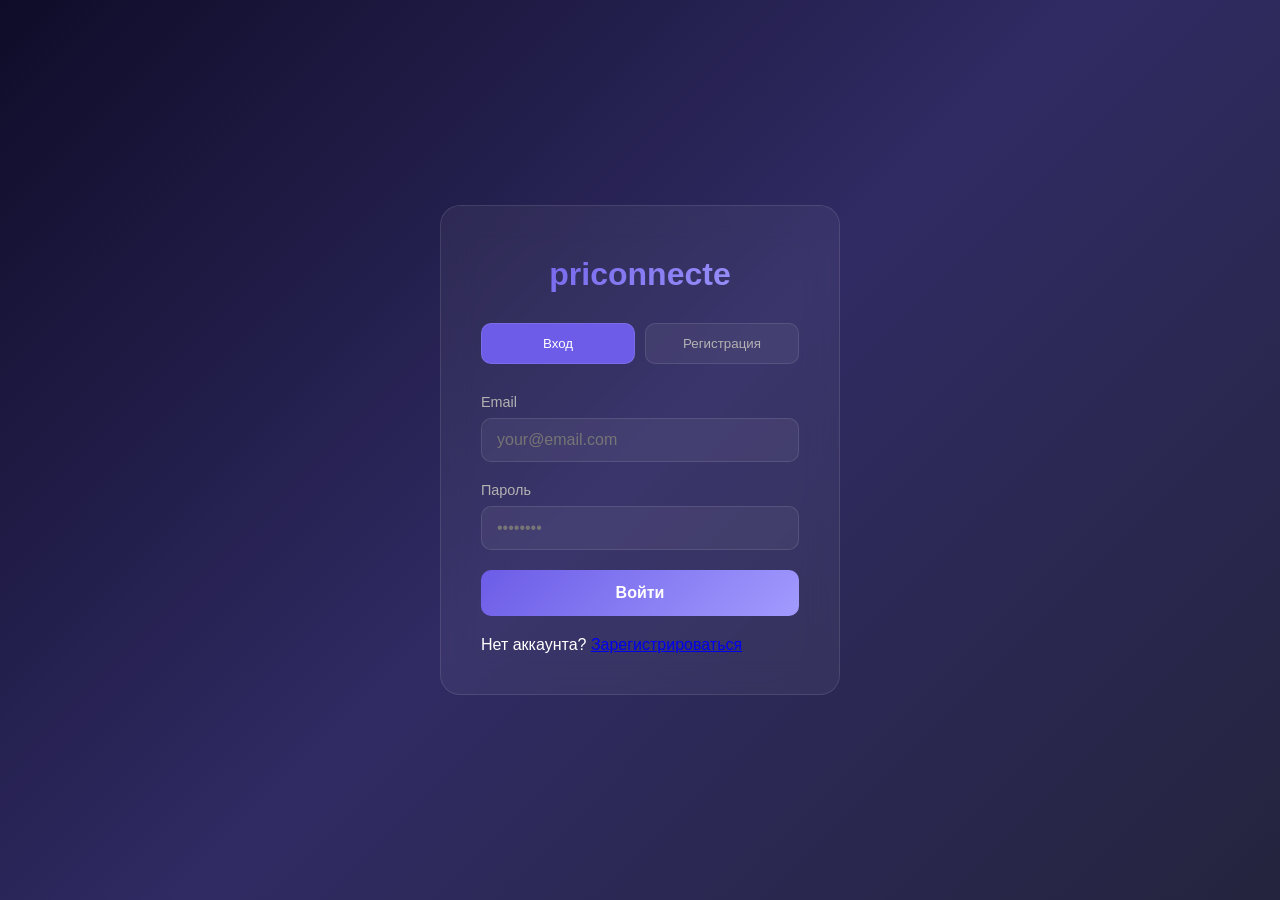
==== commit 0537936c: "Add files via upload" ====
--- a/index.html
+++ b/index.html
@@ -5,9 +5,22 @@
     <meta name="viewport" content="width=device-width, initial-scale=1.0, maximum-scale=1.0, user-scalable=no">
     <title>Priconnecte Messenger</title>
     <link rel="icon" type="image/x-icon" href="favicon.ico">
+    
+    <!-- Fonts & Icons -->
     <link href="https://fonts.googleapis.com/css2?family=Inter:wght@300;400;500;600;700&display=swap" rel="stylesheet">
     <link href="https://cdn.jsdelivr.net/npm/remixicon@2.5.0/fonts/remixicon.css" rel="stylesheet">
+    
+    <!-- Styles -->
     <link rel="stylesheet" href="style.css">
+    
+    <!-- Supabase Client (CDN) -->
+    <script src="https://cdn.jsdelivr.net/npm/@supabase/supabase-js@2"></script>
+    
+    <!-- App Config (Supabase credentials) -->
+    <script src="config.js"></script>
+    
+    <!-- Security: CSP Header (опционально, лучше на сервере) -->
+    <meta http-equiv="Content-Security-Policy" content="default-src 'self'; script-src 'self' 'unsafe-inline' https://cdn.jsdelivr.net https://supabase.com; style-src 'self' 'unsafe-inline' https://fonts.googleapis.com https://cdn.jsdelivr.net; connect-src 'self' https://*.supabase.co wss://*.supabase.co; img-src 'self' data: blob: https:; font-src 'self' https://fonts.gstatic.com https://cdn.jsdelivr.net;">
 </head>
 <body>
     <!-- Уведомления -->
@@ -26,32 +39,34 @@
                 <button class="auth-tab" data-tab="register">Регистрация</button>
             </div>
 
-            <form class="auth-form" id="loginForm">
-                <div class="form-group">
-                    <label>Email</label>
-                    <input type="email" id="loginEmail" placeholder="your@email.com" required>
-                </div>
-                <div class="form-group">
-                    <label>Пароль</label>
-                    <input type="password" id="loginPassword" placeholder="••••••••" required>
-                </div>
-                <button type="submit" class="btn-primary">Войти</button>
+            <form class="auth-form" id="loginForm" data-supabase-auth="signin">
+                <div class="form-group">
+                    <label for="loginEmail">Email</label>
+                    <input type="email" id="loginEmail" placeholder="your@email.com" required autocomplete="email">
+                </div>
+                <div class="form-group">
+                    <label for="loginPassword">Пароль</label>
+                    <input type="password" id="loginPassword" placeholder="••••••••" required autocomplete="current-password">
+                </div>
+                <button type="submit" class="btn-primary" id="loginSubmit">Войти</button>
+                <p class="auth-hint">Нет аккаунта? <a href="#" id="switchToRegister">Зарегистрироваться</a></p>
             </form>
 
-            <form class="auth-form hidden" id="registerForm">
-                <div class="form-group">
-                    <label>Имя</label>
-                    <input type="text" id="regName" placeholder="Ваше имя" required>
-                </div>
-                <div class="form-group">
-                    <label>Email</label>
-                    <input type="email" id="regEmail" placeholder="your@email.com" required>
-                </div>
-                <div class="form-group">
-                    <label>Пароль</label>
-                    <input type="password" id="regPassword" placeholder="Минимум 6 символов" required minlength="6">
-                </div>
-                <button type="submit" class="btn-primary">Зарегистрироваться</button>
+            <form class="auth-form hidden" id="registerForm" data-supabase-auth="signup">
+                <div class="form-group">
+                    <label for="regName">Имя</label>
+                    <input type="text" id="regName" placeholder="Ваше имя" required autocomplete="name">
+                </div>
+                <div class="form-group">
+                    <label for="regEmail">Email</label>
+                    <input type="email" id="regEmail" placeholder="your@email.com" required autocomplete="email">
+                </div>
+                <div class="form-group">
+                    <label for="regPassword">Пароль</label>
+                    <input type="password" id="regPassword" placeholder="Минимум 6 символов" required minlength="6" autocomplete="new-password">
+                </div>
+                <button type="submit" class="btn-primary" id="registerSubmit">Зарегистрироваться</button>
+                <p class="auth-hint">Уже есть аккаунт? <a href="#" id="switchToLogin">Войти</a></p>
             </form>
         </div>
     </div>
@@ -66,27 +81,27 @@
     </div>
 
     <!-- Модальное окно профиля -->
-    <div class="modal" id="profileModal">
+    <div class="modal" id="profileModal" role="dialog" aria-modal="true" aria-labelledby="profileTitle">
         <div class="modal-content">
             <div class="modal-header">
-                <h2>Профиль</h2>
-                <button class="modal-close" id="closeProfile"><i class="ri-close-line"></i></button>
+                <h2 id="profileTitle">Профиль</h2>
+                <button class="modal-close" id="closeProfile" aria-label="Закрыть"><i class="ri-close-line"></i></button>
             </div>
             <div class="modal-body">
                 <div class="profile-avatar-section">
-                    <img src="" alt="Avatar" id="profileAvatarPreview">
-                    <label for="avatarUpload" class="avatar-upload-btn">
+                    <img src="" alt="Аватар" id="profileAvatarPreview" class="avatar-large">
+                    <label for="avatarUpload" class="avatar-upload-btn" title="Загрузить аватар">
                         <i class="ri-camera-line"></i>
                     </label>
                     <input type="file" id="avatarUpload" accept="image/*" hidden>
                 </div>
                 <div class="form-group">
-                    <label>Имя</label>
-                    <input type="text" id="profileName">
-                </div>
-                <div class="form-group">
-                    <label>Статус</label>
-                    <input type="text" id="profileStatus" placeholder="Онлайн">
+                    <label for="profileName">Имя</label>
+                    <input type="text" id="profileName" data-supabase-field="display_name">
+                </div>
+                <div class="form-group">
+                    <label for="profileStatus">Статус</label>
+                    <input type="text" id="profileStatus" placeholder="Онлайн" data-supabase-field="status">
                 </div>
                 <button class="btn-primary" id="saveProfile">Сохранить</button>
                 <button class="btn-secondary" id="logoutBtn">Выйти</button>
@@ -95,24 +110,24 @@
     </div>
 
     <!-- Новый чат -->
-    <div class="modal" id="newChatModal">
+    <div class="modal" id="newChatModal" role="dialog" aria-modal="true" aria-labelledby="newChatTitle">
         <div class="modal-content">
             <div class="modal-header">
-                <h2>Новый чат</h2>
-                <button class="modal-close" id="closeNewChat"><i class="ri-close-line"></i></button>
+                <h2 id="newChatTitle">Новый чат</h2>
+                <button class="modal-close" id="closeNewChat" aria-label="Закрыть"><i class="ri-close-line"></i></button>
             </div>
             <div class="modal-body">
                 <div class="form-group">
-                    <label>Тип</label>
-                    <select id="chatType">
+                    <label for="chatType">Тип</label>
+                    <select id="chatType" data-supabase-field="type">
                         <option value="private">Личный</option>
                         <option value="group">Группа</option>
                         <option value="channel">Канал</option>
                     </select>
                 </div>
                 <div class="form-group">
-                    <label>Название</label>
-                    <input type="text" id="newChatName">
+                    <label for="newChatName">Название</label>
+                    <input type="text" id="newChatName" data-supabase-field="name">
                 </div>
                 <div class="form-group">
                     <label>Участники</label>
@@ -120,9 +135,9 @@
                 </div>
                 <div class="form-group">
                     <label class="checkbox-label">
-                        <input type="checkbox" id="confidentialChat">
+                        <input type="checkbox" id="confidentialChat" data-supabase-field="is_encrypted">
                         <span class="checkbox-custom"></span>
-                        Конфиденциальный чат
+                        Конфиденциальный чат (E2EE)
                     </label>
                 </div>
                 <button class="btn-primary" id="createChat">Создать</button>
@@ -131,20 +146,20 @@
     </div>
 
     <!-- Добавить контакт -->
-    <div class="modal" id="addContactModal">
+    <div class="modal" id="addContactModal" role="dialog" aria-modal="true" aria-labelledby="addContactTitle">
         <div class="modal-content">
             <div class="modal-header">
-                <h2>Добавить контакт</h2>
-                <button class="modal-close" id="closeAddContact"><i class="ri-close-line"></i></button>
+                <h2 id="addContactTitle">Добавить контакт</h2>
+                <button class="modal-close" id="closeAddContact" aria-label="Закрыть"><i class="ri-close-line"></i></button>
             </div>
             <div class="modal-body">
                 <div class="search-box">
                     <i class="ri-search-line"></i>
-                    <input type="text" id="contactSearch" placeholder="Поиск по имени">
-                </div>
-                <div class="search-results" id="contactSearchResults"></div>
+                    <input type="text" id="contactSearch" placeholder="Поиск по имени" aria-label="Поиск контакта">
+                </div>
+                <div class="search-results" id="contactSearchResults" role="listbox"></div>
                 <div class="form-group" style="margin-top:20px">
-                    <label>Username</label>
+                    <label for="contactUsername">Username</label>
                     <input type="text" id="contactUsername" placeholder="@username">
                 </div>
                 <button class="btn-primary" id="addContact">Добавить</button>
@@ -153,15 +168,15 @@
     </div>
 
     <!-- Звонок -->
-    <div class="modal call-modal" id="callModal">
+    <div class="modal call-modal" id="callModal" role="dialog" aria-modal="true" aria-labelledby="callTitle">
         <div class="call-content">
             <img src="" alt="" id="callAvatar" class="call-avatar">
-            <h2 id="callUserName">Имя</h2>
+            <h2 id="callTitle">Звонок</h2>
             <p class="call-status" id="callStatus">Звонок...</p>
             <div class="call-controls">
-                <button class="call-btn" id="muteCall"><i class="ri-mic-line"></i></button>
-                <button class="call-btn" id="toggleVideo"><i class="ri-video-line"></i></button>
-                <button class="call-btn end-call" id="endCall"><i class="ri-phone-off-line"></i></button>
+                <button class="call-btn" id="muteCall" aria-label="Выключить микрофон"><i class="ri-mic-line"></i></button>
+                <button class="call-btn" id="toggleVideo" aria-label="Включить/выключить видео"><i class="ri-video-line"></i></button>
+                <button class="call-btn end-call" id="endCall" aria-label="Завершить звонок"><i class="ri-phone-off-line"></i></button>
             </div>
             <video id="localVideo" autoplay muted playsinline></video>
             <video id="remoteVideo" autoplay playsinline></video>
@@ -169,16 +184,16 @@
     </div>
 
     <!-- Настройки -->
-    <div class="modal" id="settingsModal">
+    <div class="modal" id="settingsModal" role="dialog" aria-modal="true" aria-labelledby="settingsTitle">
         <div class="modal-content">
             <div class="modal-header">
-                <h2>Настройки</h2>
-                <button class="modal-close" id="closeSettings"><i class="ri-close-line"></i></button>
+                <h2 id="settingsTitle">Настройки</h2>
+                <button class="modal-close" id="closeSettings" aria-label="Закрыть"><i class="ri-close-line"></i></button>
             </div>
             <div class="modal-body settings-body">
                 <div class="setting-item">
                     <span>Тема</span>
-                    <select id="themeSelect">
+                    <select id="themeSelect" data-supabase-field="theme">
                         <option value="dark">Тёмная</option>
                         <option value="light">Светлая</option>
                         <option value="purple">Фиолетовая</option>
@@ -187,7 +202,7 @@
                 <div class="setting-item">
                     <span>Уведомления</span>
                     <label class="toggle">
-                        <input type="checkbox" id="notificationsToggle" checked>
+                        <input type="checkbox" id="notificationsToggle" checked data-supabase-field="notifications_enabled">
                         <span class="toggle-slider"></span>
                     </label>
                 </div>
@@ -196,42 +211,42 @@
     </div>
 
     <!-- Контекстное меню -->
-    <div class="context-menu" id="messageContextMenu">
-        <button class="context-item" data-action="reply"><i class="ri-reply-line"></i> Ответить</button>
-        <button class="context-item" data-action="edit"><i class="ri-edit-line"></i> Редактировать</button>
-        <button class="context-item" data-action="forward"><i class="ri-forward-line"></i> Переслать</button>
-        <button class="context-item" data-action="delete"><i class="ri-delete-bin-line"></i> Удалить</button>
+    <div class="context-menu" id="messageContextMenu" role="menu" aria-hidden="true">
+        <button class="context-item" data-action="reply" role="menuitem"><i class="ri-reply-line"></i> Ответить</button>
+        <button class="context-item" data-action="edit" role="menuitem"><i class="ri-edit-line"></i> Редактировать</button>
+        <button class="context-item" data-action="forward" role="menuitem"><i class="ri-forward-line"></i> Переслать</button>
+        <button class="context-item" data-action="delete" role="menuitem"><i class="ri-delete-bin-line"></i> Удалить</button>
     </div>
 
     <!-- Приложение -->
     <div class="app-container hidden" id="appContainer">
-        <aside class="sidebar" id="sidebar">
+        <aside class="sidebar" id="sidebar" aria-label="Боковая панель">
             <div class="sidebar-header">
-                <div class="user-profile" id="userProfileBtn">
-                    <img src="" alt="" class="user-avatar" id="userAvatar">
+                <div class="user-profile" id="userProfileBtn" role="button" tabindex="0">
+                    <img src="" alt="Аватар" class="user-avatar" id="userAvatar">
                     <div class="user-info">
                         <span class="user-name" id="userName">Пользователь</span>
                         <span class="user-status" id="userStatusText">Онлайн</span>
                     </div>
                 </div>
                 <div class="header-actions-small">
-                    <button class="icon-btn" id="settingsBtn"><i class="ri-settings-4-line"></i></button>
-                    <button class="icon-btn" id="newChatBtn"><i class="ri-add-line"></i></button>
+                    <button class="icon-btn" id="settingsBtn" aria-label="Настройки"><i class="ri-settings-4-line"></i></button>
+                    <button class="icon-btn" id="newChatBtn" aria-label="Новый чат"><i class="ri-add-line"></i></button>
                 </div>
             </div>
 
             <div class="search-box">
                 <i class="ri-search-line"></i>
-                <input type="text" id="searchInput" placeholder="Поиск...">
-            </div>
-
-            <div class="tabs">
-                <button class="tab active" data-tab="all">Все</button>
-                <button class="tab" data-tab="channels">Каналы</button>
-                <button class="tab" data-tab="archived">Архив</button>
-            </div>
-
-            <div class="contacts-list" id="contactsList"></div>
+                <input type="text" id="searchInput" placeholder="Поиск..." aria-label="Поиск чатов">
+            </div>
+
+            <div class="tabs" role="tablist">
+                <button class="tab active" data-tab="all" role="tab" aria-selected="true">Все</button>
+                <button class="tab" data-tab="channels" role="tab" aria-selected="false">Каналы</button>
+                <button class="tab" data-tab="archived" role="tab" aria-selected="false">Архив</button>
+            </div>
+
+            <div class="contacts-list" id="contactsList" role="list" aria-label="Список чатов"></div>
 
             <div class="sidebar-footer">
                 <button class="footer-btn" id="addContactBtn">
@@ -240,9 +255,9 @@
             </div>
         </aside>
 
-        <main class="chat-area">
+        <main class="chat-area" aria-label="Область чата">
             <header class="chat-header">
-                <button class="mobile-toggle" id="openSidebar"><i class="ri-menu-line"></i></button>
+                <button class="mobile-toggle" id="openSidebar" aria-label="Меню"><i class="ri-menu-line"></i></button>
                 <div class="current-chat-info">
                     <img src="" alt="" class="avatar" id="currentAvatar">
                     <div class="chat-details">
@@ -251,16 +266,16 @@
                     </div>
                 </div>
                 <div class="header-actions">
-                    <button class="icon-btn" id="callBtn"><i class="ri-phone-line"></i></button>
-                    <button class="icon-btn" id="videoCallBtn"><i class="ri-video-line"></i></button>
-                    <button class="icon-btn" id="chatMenuBtn"><i class="ri-more-2-fill"></i></button>
+                    <button class="icon-btn" id="callBtn" aria-label="Голосовой звонок"><i class="ri-phone-line"></i></button>
+                    <button class="icon-btn" id="videoCallBtn" aria-label="Видеозвонок"><i class="ri-video-line"></i></button>
+                    <button class="icon-btn" id="chatMenuBtn" aria-label="Меню чата"><i class="ri-more-2-fill"></i></button>
                 </div>
             </header>
 
-            <div class="messages-container" id="messagesContainer">
+            <div class="messages-container" id="messagesContainer" role="log" aria-live="polite" aria-relevant="additions">
                 <div class="welcome-message">
                     <i class="ri-chat-smile-2-line"></i>
-                    <p>Выберите чат</p>
+                    <p>Выберите чат или начните новое общение</p>
                 </div>
             </div>
 
@@ -269,19 +284,22 @@
                     <span></span><span></span><span></span>
                 </div>
                 <span id="recordingTime">00:00</span>
-                <button id="stopRecording"><i class="ri-stop-circle-line"></i></button>
+                <button id="stopRecording" aria-label="Остановить запись"><i class="ri-stop-circle-line"></i></button>
             </div>
 
             <div class="input-area">
-                <button class="icon-btn" id="emojiBtn"><i class="ri-emotion-line"></i></button>
-                <button class="icon-btn" id="voiceBtn"><i class="ri-mic-line"></i></button>
-                <button class="icon-btn" id="videoBtn"><i class="ri-video-add-line"></i></button>
-                <input type="text" id="messageInput" placeholder="Сообщение...">
-                <button class="icon-btn send-btn" id="sendBtn"><i class="ri-send-plane-fill"></i></button>
+                <button class="icon-btn" id="emojiBtn" aria-label="Эмодзи"><i class="ri-emotion-line"></i></button>
+                <button class="icon-btn" id="voiceBtn" aria-label="Голосовое сообщение"><i class="ri-mic-line"></i></button>
+                <button class="icon-btn" id="videoBtn" aria-label="Видеосообщение"><i class="ri-video-add-line"></i></button>
+                <input type="text" id="messageInput" placeholder="Сообщение..." aria-label="Введите сообщение">
+                <button class="icon-btn send-btn" id="sendBtn" aria-label="Отправить"><i class="ri-send-plane-fill"></i></button>
             </div>
         </main>
     </div>
 
+    <!-- App Scripts (порядок важен!) -->
+    <script src="config.js"></script>
+    <script src="supabase-client.js"></script>
     <script src="script.js"></script>
 </body>
-</html>
+</html>
